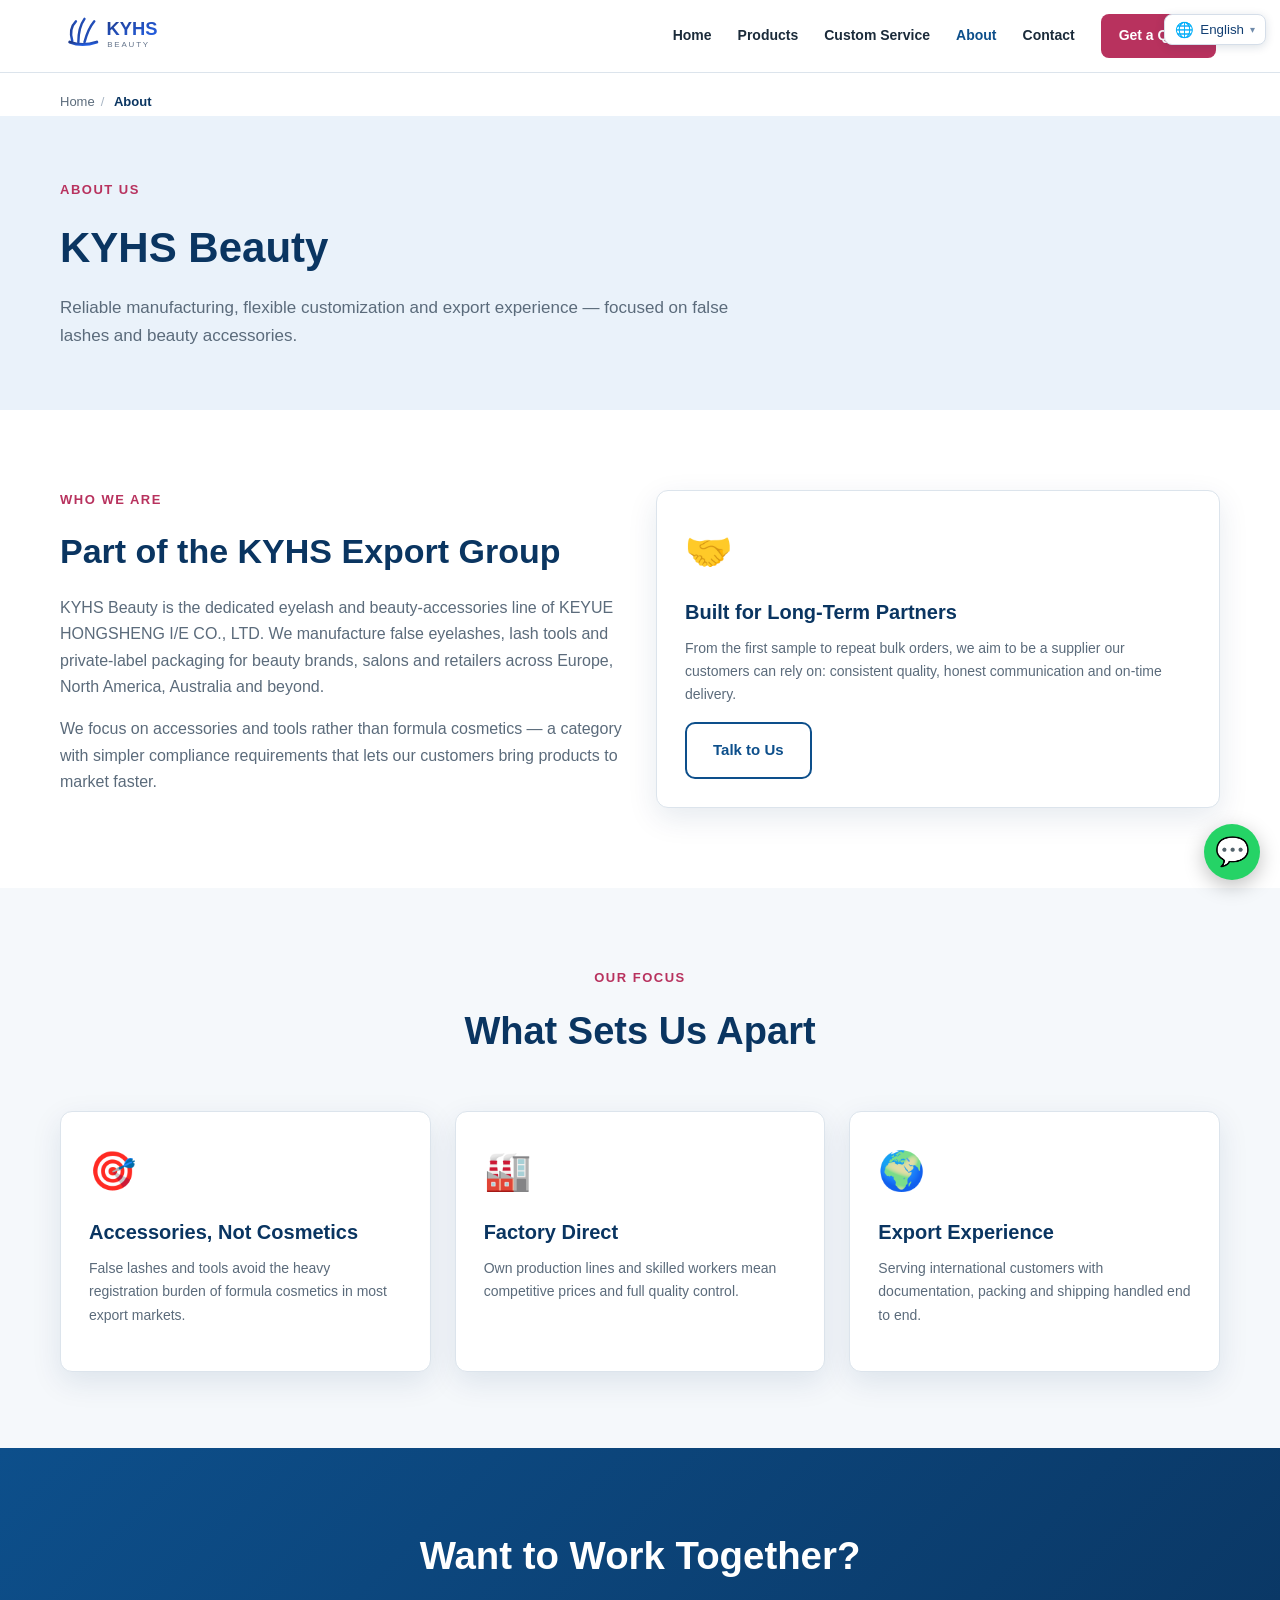
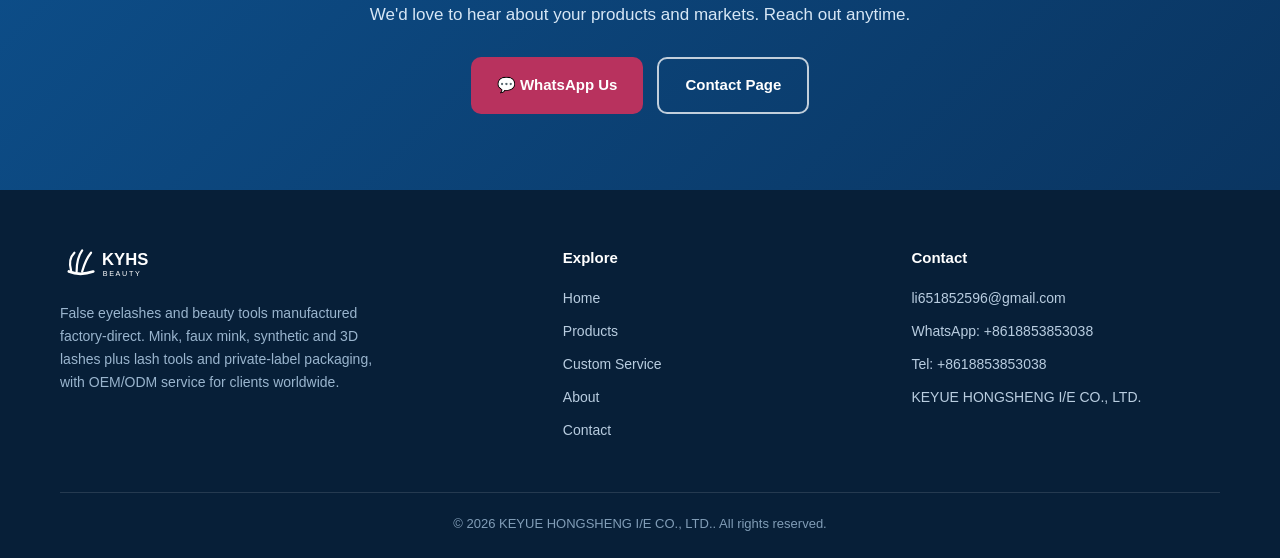
==== about/index.html @ fd2e0a75 "Deploy KYHS beauty site (Astro, full SEO + i18n)" ====
<!DOCTYPE html><html lang="en"> <head><meta charset="UTF-8"><meta name="viewport" content="width=device-width, initial-scale=1"><title>About KYHS Beauty | False Eyelash &amp; Beauty Tool Manufacturer</title><meta name="description" content="Learn about KYHS Beauty — a factory-direct manufacturer of false eyelashes, lash tools and private-label beauty accessories, serving brands and salons worldwide."><meta name="keywords" content="false eyelashes, faux lashes, mink lashes, 3D lashes, eyelash extensions, lash tools, beauty tools, lash tweezers, OEM ODM lashes, private label eyelashes, eyelash manufacturer China, KYHS"><meta name="robots" content="index, follow, max-image-preview:large, max-snippet:-1"><link rel="canonical" href="https://beauty.kyhsexport.com/about/"><link rel="icon" type="image/svg+xml" href="/favicon.svg"><meta property="og:type" content="website"><meta property="og:title" content="About KYHS Beauty | False Eyelash &#38; Beauty Tool Manufacturer"><meta property="og:description" content="Learn about KYHS Beauty — a factory-direct manufacturer of false eyelashes, lash tools and private-label beauty accessories, serving brands and salons worldwide."><meta property="og:url" content="https://beauty.kyhsexport.com/about/"><meta property="og:image" content="https://beauty.kyhsexport.com/og-image.svg"><meta property="og:image:width" content="1200"><meta property="og:image:height" content="630"><meta property="og:image:alt" content="About KYHS Beauty | False Eyelash &#38; Beauty Tool Manufacturer"><meta property="og:site_name" content="KYHS Beauty"><meta property="og:locale" content="en_US"><meta name="twitter:card" content="summary_large_image"><meta name="twitter:title" content="About KYHS Beauty | False Eyelash &#38; Beauty Tool Manufacturer"><meta name="twitter:description" content="Learn about KYHS Beauty — a factory-direct manufacturer of false eyelashes, lash tools and private-label beauty accessories, serving brands and salons worldwide."><meta name="twitter:image" content="https://beauty.kyhsexport.com/og-image.svg"><script type="application/ld+json">{"@context":"https://schema.org","@graph":[{"@type":"Organization","@id":"https://beauty.kyhsexport.com/#organization","name":"KEYUE HONGSHENG I/E CO., LTD.","alternateName":"KYHS Beauty","url":"https://beauty.kyhsexport.com","logo":{"@type":"ImageObject","@id":"https://beauty.kyhsexport.com/#logo","url":"https://beauty.kyhsexport.com/logo.svg"},"email":"li651852596@gmail.com","telephone":"+8618853853038","address":{"@type":"PostalAddress","addressCountry":"CN"}},{"@type":"WebSite","@id":"https://beauty.kyhsexport.com/#website","name":"KYHS Beauty","url":"https://beauty.kyhsexport.com","description":"KYHS manufactures false eyelashes, lash tools and beauty accessories: mink, faux mink, synthetic and 3D lashes, plus tweezers, brushes and packaging. Factory-direct OEM/ODM from China, low MOQ, worldwide shipping.","inLanguage":"en","publisher":{"@id":"https://beauty.kyhsexport.com/#organization"}},{"@type":"WebPage","@id":"https://beauty.kyhsexport.com/about/#webpage","url":"https://beauty.kyhsexport.com/about/","name":"About KYHS Beauty | False Eyelash & Beauty Tool Manufacturer","description":"Learn about KYHS Beauty — a factory-direct manufacturer of false eyelashes, lash tools and private-label beauty accessories, serving brands and salons worldwide.","inLanguage":"en","isPartOf":{"@id":"https://beauty.kyhsexport.com/#website"},"about":{"@id":"https://beauty.kyhsexport.com/#organization"},"primaryImageOfPage":{"@type":"ImageObject","url":"https://beauty.kyhsexport.com/og-image.svg"}},{"@type":"BreadcrumbList","@id":"https://beauty.kyhsexport.com/#breadcrumb","itemListElement":[{"@type":"ListItem","position":1,"name":"About","item":"https://beauty.kyhsexport.com/about/"}]}]}</script><link rel="stylesheet" href="/_astro/about.BQBx4nyv.css"></head> <body> <header class="site-header"> <div class="container nav-inner"> <a href="/" class="logo" aria-label="KYHS Beauty home"> <img src="/logo.svg" alt="KYHS Beauty" width="240" height="72"> </a> <nav class="nav-links" id="navLinks"> <a href="/" class>Home</a><a href="/products/" class>Products</a><a href="/custom/" class>Custom Service</a><a href="/about/" class="active">About</a><a href="/contact/" class>Contact</a> <a href="https://wa.me/18853853038" class="nav-cta" target="_blank" rel="noopener">Get a Quote</a> </nav> <button class="menu-toggle" id="menuToggle" aria-label="Menu">☰</button> </div> </header> <nav class="container breadcrumbs" aria-label="Breadcrumb"> <a href="/">Home</a> <span> <span class="crumb-sep" aria-hidden="true">/</span> <span aria-current="page">About</span> </span> </nav> <main>  <section class="page-hero"> <div class="container"> <span class="eyebrow">About Us</span> <h1>KYHS Beauty</h1> <p>Reliable manufacturing, flexible customization and export experience — focused on false lashes and beauty accessories.</p> </div> </section> <section> <div class="container grid-2"> <div> <span class="eyebrow">Who We Are</span> <h2 style="color:var(--navy);font-size:clamp(24px,3vw,34px);margin:0 0 16px">Part of the KYHS Export Group</h2> <p style="color:var(--muted)">KYHS Beauty is the dedicated eyelash and beauty-accessories line of KEYUE HONGSHENG I/E CO., LTD. We manufacture false eyelashes, lash tools and private-label packaging for beauty brands, salons and retailers across Europe, North America, Australia and beyond.</p> <p style="color:var(--muted)">We focus on accessories and tools rather than formula cosmetics — a category with simpler compliance requirements that lets our customers bring products to market faster.</p> </div> <div class="card"> <div class="icon">🤝</div> <h3>Built for Long-Term Partners</h3> <p>From the first sample to repeat bulk orders, we aim to be a supplier our customers can rely on: consistent quality, honest communication and on-time delivery.</p> <a href="https://wa.me/18853853038" class="btn btn-outline" target="_blank" rel="noopener">Talk to Us</a> </div> </div> </section> <section class="section-soft"> <div class="container"> <div class="section-head"> <span class="eyebrow">Our Focus</span> <h2>What Sets Us Apart</h2> </div> <div class="grid-3"> <div class="card"><div class="icon">🎯</div><h3>Accessories, Not Cosmetics</h3><p>False lashes and tools avoid the heavy registration burden of formula cosmetics in most export markets.</p></div> <div class="card"><div class="icon">🏭</div><h3>Factory Direct</h3><p>Own production lines and skilled workers mean competitive prices and full quality control.</p></div> <div class="card"><div class="icon">🌍</div><h3>Export Experience</h3><p>Serving international customers with documentation, packing and shipping handled end to end.</p></div> </div> </div> </section> <section class="cta"> <div class="container"> <h2>Want to Work Together?</h2> <p>We'd love to hear about your products and markets. Reach out anytime.</p> <div class="cta-actions"> <a href="https://wa.me/18853853038" class="btn btn-primary" target="_blank" rel="noopener">💬 WhatsApp Us</a> <a href="/contact/" class="btn btn-ghost">Contact Page</a> </div> </div> </section>  </main> <a href="https://wa.me/18853853038" class="float-wa" target="_blank" rel="noopener" aria-label="Chat on WhatsApp">💬</a> <footer class="site-footer"> <div class="container"> <div class="footer-grid"> <div class="footer-brand"> <div class="logo"><img src="/logo.svg" alt="KYHS Beauty" width="240" height="72"></div> <p>False eyelashes and beauty tools manufactured factory-direct. Mink, faux mink, synthetic and 3D lashes plus lash tools and private-label packaging, with OEM/ODM service for clients worldwide.</p> </div> <div class="footer-col"> <h4>Explore</h4> <a href="/">Home</a><a href="/products/">Products</a><a href="/custom/">Custom Service</a><a href="/about/">About</a><a href="/contact/">Contact</a> </div> <div class="footer-col"> <h4>Contact</h4> <a href="mailto:li651852596@gmail.com">li651852596@gmail.com</a> <a href="https://wa.me/18853853038" target="_blank" rel="noopener">WhatsApp: +8618853853038</a> <span>Tel: +8618853853038</span> <span>KEYUE HONGSHENG I/E CO., LTD.</span> </div> </div> <div class="footer-bottom">
© 2026 KEYUE HONGSHENG I/E CO., LTD.. All rights reserved.
</div> </div> </footer> <script>
      const toggle = document.getElementById('menuToggle');
      const links = document.getElementById('navLinks');
      toggle?.addEventListener('click', () => links?.classList.toggle('open'));
    </script> <!-- KYHS i18n: auto translate (all languages + searchable switcher) --> <script src="/js/translate.js"></script> <script src="/js/kyhs-translate-init.js"></script> <!-- KYHS analytics: admin-only stats --> <script src="/js/kyhs-analytics.js"></script> </body> </html>
---- _astro/about.BQBx4nyv.css ----
:root{--navy: #0a3561;--blue: #0d4f8b;--blue-light: #eaf2fa;--accent: #b8325e;--ink: #1b2b3a;--muted: #5b6b7b;--line: #dce4ec;--bg: #ffffff;--bg-soft: #f5f8fb;--radius: 12px;--shadow: 0 10px 30px rgba(10, 53, 97, .1)}*{box-sizing:border-box}html{scroll-behavior:smooth}body{margin:0;font-family:-apple-system,BlinkMacSystemFont,Segoe UI,Roboto,Helvetica,Arial,sans-serif;color:var(--ink);background:var(--bg);line-height:1.65;-webkit-font-smoothing:antialiased}a{color:inherit;text-decoration:none}img{max-width:100%;display:block}.container{width:min(1160px,92%);margin-inline:auto}.site-header{position:sticky;top:0;z-index:1000;background:#fffffff5;border-bottom:1px solid var(--line);backdrop-filter:blur(8px)}.nav-inner{display:flex;align-items:center;justify-content:space-between;gap:18px;min-height:72px}.logo{display:flex;align-items:center;gap:10px}.logo img{height:44px;width:auto}.nav-links{display:flex;align-items:center;gap:26px}.nav-links a{font-size:14px;font-weight:600;color:var(--ink)}.nav-links a:hover,.nav-links a.active{color:var(--blue)}.nav-cta,.btn-whatsapp{background:var(--accent);color:#fff!important;padding:10px 18px;border-radius:8px;font-weight:600;display:inline-flex;align-items:center;gap:8px}.nav-cta:hover,.btn-whatsapp:hover{background:#98284e}.menu-toggle{display:none;background:none;border:0;font-size:26px;cursor:pointer;color:var(--navy)}.btn{display:inline-flex;align-items:center;justify-content:center;gap:8px;padding:14px 26px;border-radius:10px;font-weight:700;font-size:15px;transition:transform .15s ease,background .15s ease}.btn:hover{transform:translateY(-2px)}.btn-primary{background:var(--accent);color:#fff}.btn-primary:hover{background:#98284e}.btn-ghost{background:transparent;color:#fff;border:2px solid rgba(255,255,255,.75)}.btn-ghost:hover{background:#ffffff1f}.btn-outline{background:#fff;color:var(--blue);border:2px solid var(--blue)}.btn-outline:hover{background:var(--blue-light)}.hero{color:#fff;background:linear-gradient(135deg,#0a3561,#0d4f8b);padding:88px 0 96px;position:relative;overflow:hidden}.hero:after{content:"";position:absolute;right:-120px;top:-120px;width:460px;height:460px;border-radius:50%;background:#ffffff0d}.hero-grid{display:grid;grid-template-columns:1.1fr .9fr;gap:56px;align-items:center;position:relative;z-index:1}.hero h1{font-size:clamp(30px,4.2vw,52px);line-height:1.15;margin:0 0 20px;font-weight:800;letter-spacing:-.5px}.hero h1 .hl{color:#ffc4d8}.hero p.lead{font-size:18px;color:#d6e6f5;max-width:620px;margin:0 0 30px}.hero-actions{display:flex;flex-wrap:wrap;gap:14px}.hero-badges{display:flex;flex-wrap:wrap;gap:18px;margin-top:34px;font-size:13px;color:#bcd6f0}.hero-badges span{display:inline-flex;align-items:center;gap:6px}.hero-art{background:#ffffff14;border:1px solid rgba(255,255,255,.18);border-radius:20px;padding:26px;display:grid;grid-template-columns:repeat(2,1fr);gap:16px}.lash-tile{background:#fff;border-radius:14px;padding:18px 14px;text-align:center;box-shadow:0 8px 18px #0000002e;transform:rotate(-3deg)}.lash-tile:nth-child(2n){transform:rotate(3deg)}.lash-tile .face{height:96px;border-radius:10px;display:flex;align-items:center;justify-content:center;font-size:44px;margin-bottom:10px;background:linear-gradient(135deg,#ffe4ee,#f8c9da)}.lash-tile small{color:var(--muted);font-size:12px;font-weight:600}section{padding:76px 0}.section-soft{background:var(--bg-soft)}.section-head{text-align:center;max-width:720px;margin:0 auto 48px}.section-head h2{font-size:clamp(26px,3vw,38px);margin:0 0 14px;color:var(--navy)}.section-head p{color:var(--muted);font-size:17px;margin:0}.eyebrow{display:inline-block;font-size:13px;font-weight:700;letter-spacing:1.5px;color:var(--accent);text-transform:uppercase;margin-bottom:12px}.grid-3{display:grid;grid-template-columns:repeat(3,1fr);gap:24px}.grid-2{display:grid;grid-template-columns:repeat(2,1fr);gap:32px;align-items:center}.card{background:#fff;border:1px solid var(--line);border-radius:var(--radius);padding:28px;box-shadow:var(--shadow);transition:transform .2s ease,box-shadow .2s ease}.card:hover{transform:translateY(-4px);box-shadow:0 16px 40px #0a356124}.card .icon{font-size:38px;margin-bottom:14px}.card h3{margin:0 0 8px;font-size:20px;color:var(--navy)}.card .tagline{color:var(--blue);font-weight:600;font-size:14px;margin:0 0 12px}.card p{color:var(--muted);font-size:14px;margin:0 0 16px}.card ul{margin:0;padding-left:18px;color:var(--muted);font-size:14px}.card li{margin-bottom:6px}.product-card{overflow:hidden;padding:0;display:flex;flex-direction:column}.product-art{height:168px;display:flex;align-items:center;justify-content:center;font-size:76px;color:#fff}.product-body{padding:24px;flex:1;display:flex;flex-direction:column}.product-body .btn{margin-top:auto;align-self:flex-start}.steps{counter-reset:step;display:grid;grid-template-columns:repeat(4,1fr);gap:20px}.step{text-align:center;padding:26px 18px;border-radius:var(--radius);background:#fff;border:1px solid var(--line)}.step .num{width:52px;height:52px;margin:0 auto 16px;border-radius:50%;background:var(--blue-light);color:var(--blue);display:flex;align-items:center;justify-content:center;font-weight:800;font-size:18px}.step h3{margin:0 0 8px;font-size:17px;color:var(--navy)}.step p{margin:0;color:var(--muted);font-size:14px}.strip{background:var(--navy);color:#fff}.strip-grid{display:grid;grid-template-columns:repeat(4,1fr);gap:24px;text-align:center}.strip .num{font-size:34px;font-weight:800;color:#ffc4d8}.strip .label{font-size:14px;color:#cfe0f0}.cta{background:linear-gradient(135deg,#0d4f8b,#0a3561);color:#fff;text-align:center}.cta h2{font-size:clamp(26px,3vw,40px);margin:0 0 14px}.cta p{font-size:17px;color:#d6e6f5;margin:0 0 28px}.cta-actions{display:flex;flex-wrap:wrap;gap:14px;justify-content:center}.page-hero{background:var(--blue-light);padding:60px 0}.page-hero h1{font-size:clamp(28px,3.4vw,42px);color:var(--navy);margin:0 0 12px}.page-hero p{color:var(--muted);font-size:17px;margin:0;max-width:720px}.contact-grid{display:grid;grid-template-columns:1fr 1fr;gap:40px}.contact-list{list-style:none;padding:0;margin:0}.contact-list li{padding:14px 0;border-bottom:1px solid var(--line);display:flex;gap:12px;align-items:center}.contact-list .k{color:var(--muted);min-width:92px;font-size:14px}.form-row{display:grid;grid-template-columns:1fr 1fr;gap:14px}label{display:block;font-size:13px;font-weight:600;color:var(--ink);margin-bottom:6px}input,textarea,select{width:100%;padding:12px 14px;border:1px solid var(--line);border-radius:8px;font-size:15px;font-family:inherit;background:#fff;color:var(--ink)}textarea{min-height:130px;resize:vertical}.field{margin-bottom:16px}.site-footer{background:#071f38;color:#b9cde0;padding:56px 0 24px}.footer-grid{display:grid;grid-template-columns:1.5fr 1fr 1fr;gap:40px}.footer-brand .logo img{filter:brightness(0) invert(1);height:40px}.footer-brand p{font-size:14px;margin:16px 0 0;color:#9ab5ce;max-width:340px}.footer-col h4{color:#fff;font-size:15px;margin:0 0 16px}.footer-col a,.footer-col span{display:block;font-size:14px;margin-bottom:10px}.footer-col a:hover{color:#fff}.footer-bottom{border-top:1px solid rgba(255,255,255,.12);margin-top:40px;padding-top:20px;text-align:center;font-size:13px;color:#819db7}.float-wa{position:fixed;right:20px;bottom:20px;z-index:900;background:#25d366;color:#fff;border-radius:50%;width:56px;height:56px;display:flex;align-items:center;justify-content:center;font-size:28px;box-shadow:0 6px 20px #00000040}.float-wa:hover{background:#1ebe5a}.site-header .nav-inner{padding-right:4px}@media(max-width:900px){.hero-grid,.grid-2,.contact-grid{grid-template-columns:1fr}.grid-3,.steps,.strip-grid{grid-template-columns:repeat(2,1fr)}.footer-grid{grid-template-columns:1fr 1fr}}@media(max-width:640px){.nav-links{display:none;position:absolute;top:72px;left:0;right:0;background:#fff;flex-direction:column;align-items:stretch;gap:0;padding:12px 6%;border-bottom:1px solid var(--line)}.nav-links.open{display:flex}.nav-links a{padding:12px 0;border-bottom:1px solid var(--line)}.nav-cta{margin-top:10px;justify-content:center}.menu-toggle{display:block}.grid-3,.steps,.strip-grid,.footer-grid,.form-row{grid-template-columns:1fr}.hero{padding:60px 0}section{padding:56px 0}}.breadcrumbs{display:flex;flex-wrap:wrap;align-items:center;gap:6px;padding-top:18px;padding-bottom:4px;font-size:13px;color:var(--muted)}.breadcrumbs a:hover{color:var(--blue)}.breadcrumbs .crumb-sep{color:#a9b6c4;margin-right:6px}.breadcrumbs [aria-current=page]{color:var(--navy);font-weight:600}.faq-list{display:grid;gap:12px}.faq-item{background:#fff;border:1px solid var(--line);border-radius:var(--radius);padding:18px 22px}.faq-item summary{cursor:pointer;font-weight:700;color:var(--navy);font-size:16px;list-style:none}.faq-item summary::-webkit-details-marker{display:none}.faq-item summary:after{content:"+";float:right;color:var(--accent);font-size:20px;line-height:1}.faq-item[open] summary:after{content:"−"}.faq-item p{color:var(--muted);font-size:15px;margin:14px 0 0}
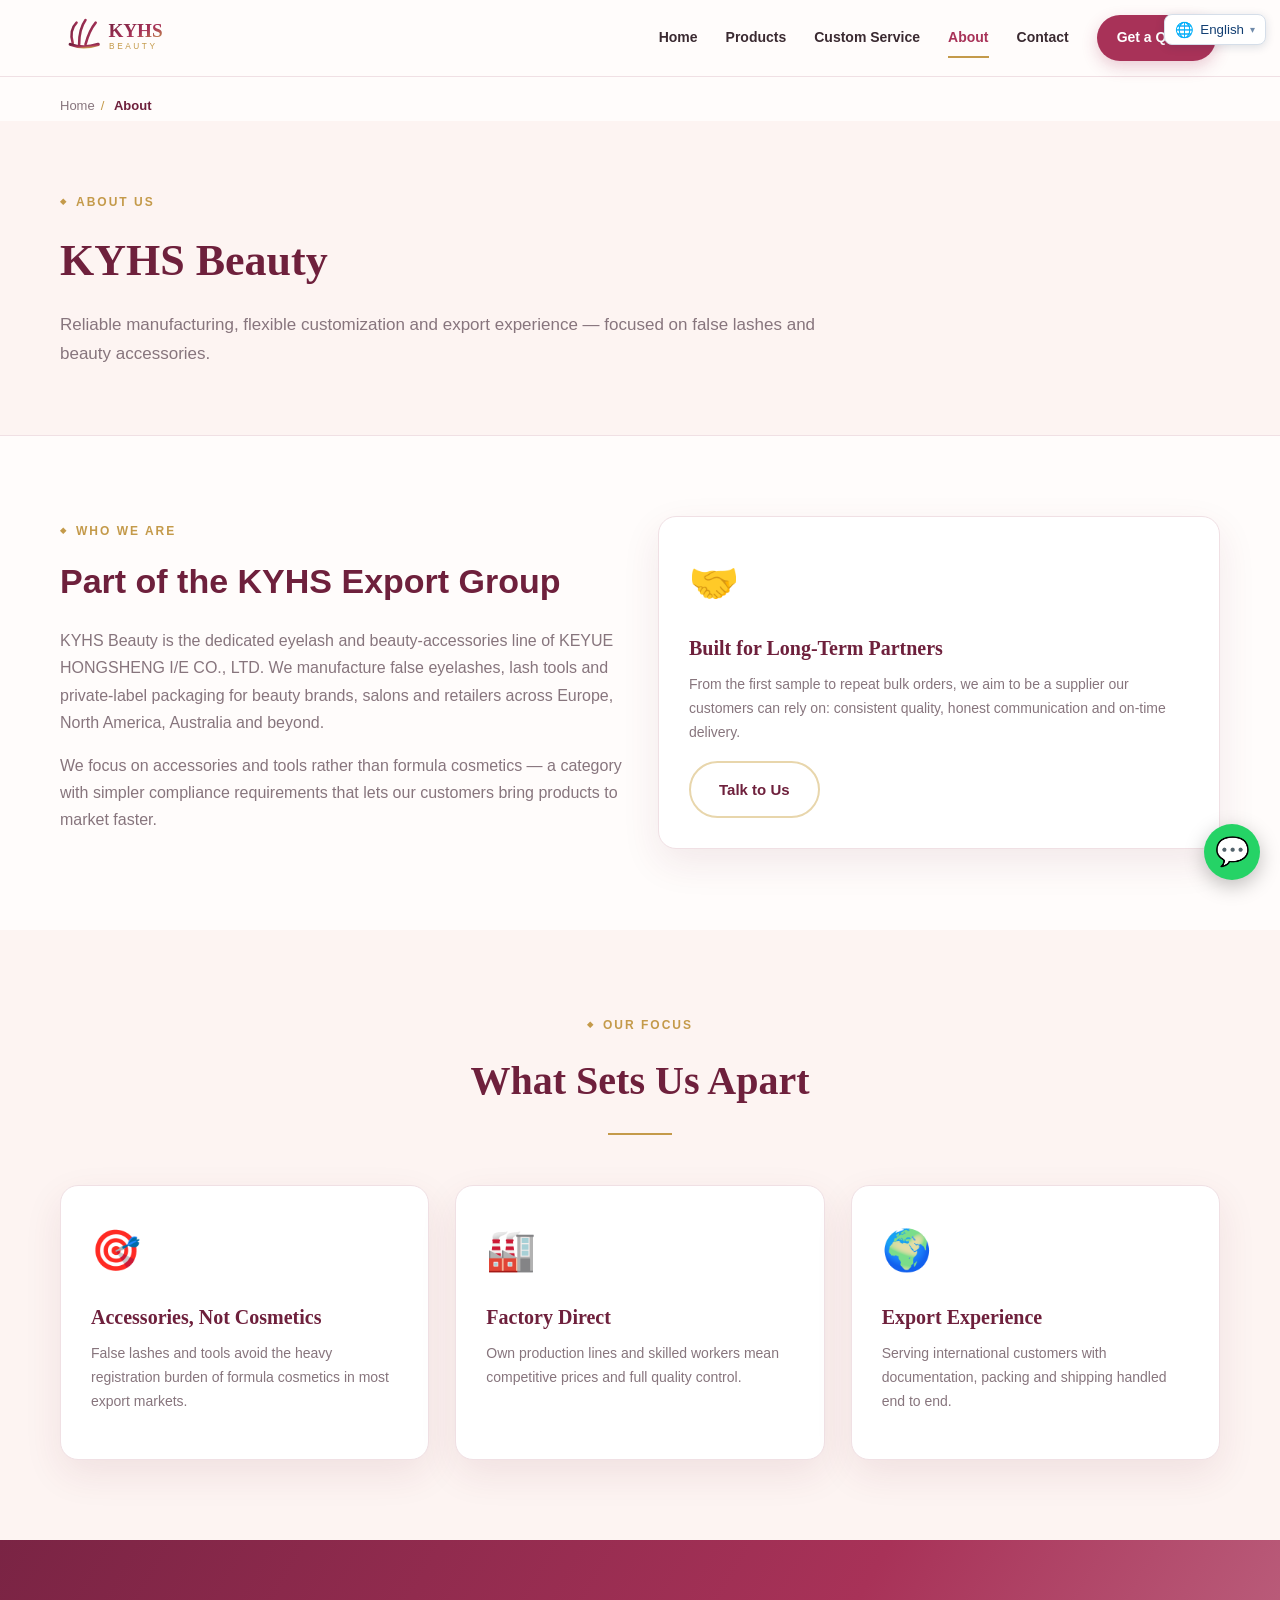
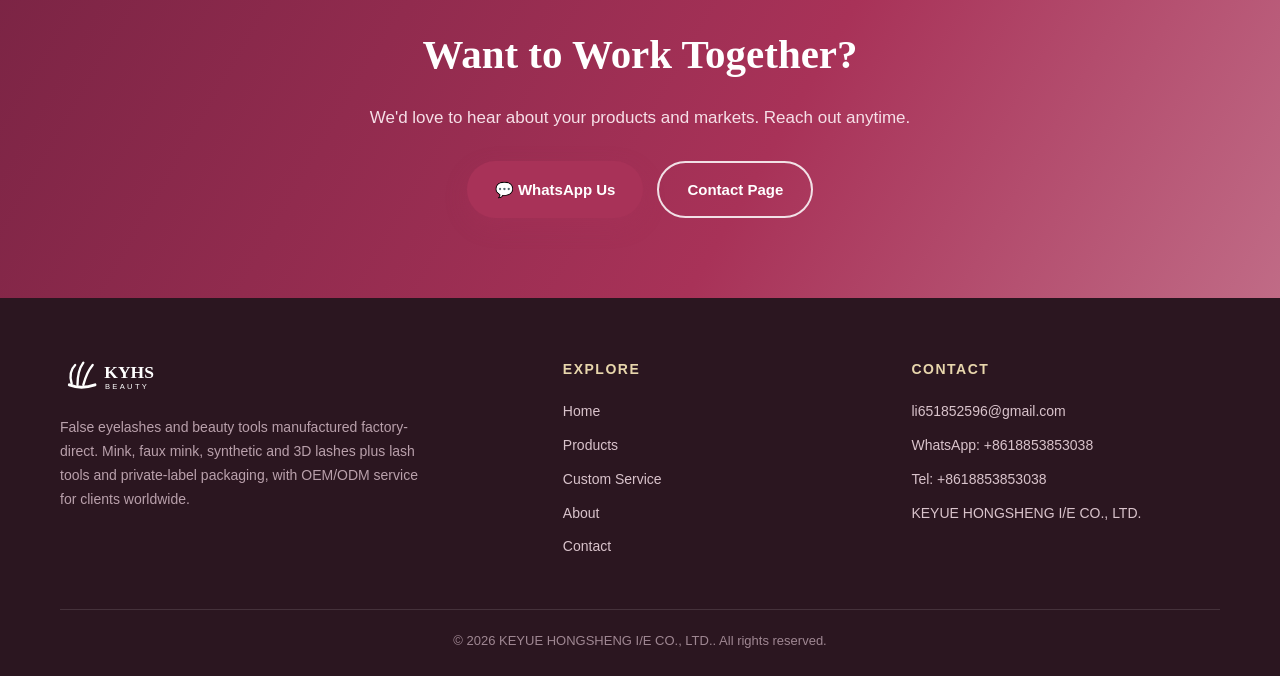
==== commit 07d68a11: "Redesign beauty site with distinct rose-gold editorial visual identity" ====
--- a/about/index.html
+++ b/about/index.html
@@ -1,4 +1,4 @@
-<!DOCTYPE html><html lang="en"> <head><meta charset="UTF-8"><meta name="viewport" content="width=device-width, initial-scale=1"><title>About KYHS Beauty | False Eyelash &amp; Beauty Tool Manufacturer</title><meta name="description" content="Learn about KYHS Beauty — a factory-direct manufacturer of false eyelashes, lash tools and private-label beauty accessories, serving brands and salons worldwide."><meta name="keywords" content="false eyelashes, faux lashes, mink lashes, 3D lashes, eyelash extensions, lash tools, beauty tools, lash tweezers, OEM ODM lashes, private label eyelashes, eyelash manufacturer China, KYHS"><meta name="robots" content="index, follow, max-image-preview:large, max-snippet:-1"><link rel="canonical" href="https://beauty.kyhsexport.com/about/"><link rel="icon" type="image/svg+xml" href="/favicon.svg"><meta property="og:type" content="website"><meta property="og:title" content="About KYHS Beauty | False Eyelash &#38; Beauty Tool Manufacturer"><meta property="og:description" content="Learn about KYHS Beauty — a factory-direct manufacturer of false eyelashes, lash tools and private-label beauty accessories, serving brands and salons worldwide."><meta property="og:url" content="https://beauty.kyhsexport.com/about/"><meta property="og:image" content="https://beauty.kyhsexport.com/og-image.svg"><meta property="og:image:width" content="1200"><meta property="og:image:height" content="630"><meta property="og:image:alt" content="About KYHS Beauty | False Eyelash &#38; Beauty Tool Manufacturer"><meta property="og:site_name" content="KYHS Beauty"><meta property="og:locale" content="en_US"><meta name="twitter:card" content="summary_large_image"><meta name="twitter:title" content="About KYHS Beauty | False Eyelash &#38; Beauty Tool Manufacturer"><meta name="twitter:description" content="Learn about KYHS Beauty — a factory-direct manufacturer of false eyelashes, lash tools and private-label beauty accessories, serving brands and salons worldwide."><meta name="twitter:image" content="https://beauty.kyhsexport.com/og-image.svg"><script type="application/ld+json">{"@context":"https://schema.org","@graph":[{"@type":"Organization","@id":"https://beauty.kyhsexport.com/#organization","name":"KEYUE HONGSHENG I/E CO., LTD.","alternateName":"KYHS Beauty","url":"https://beauty.kyhsexport.com","logo":{"@type":"ImageObject","@id":"https://beauty.kyhsexport.com/#logo","url":"https://beauty.kyhsexport.com/logo.svg"},"email":"li651852596@gmail.com","telephone":"+8618853853038","address":{"@type":"PostalAddress","addressCountry":"CN"}},{"@type":"WebSite","@id":"https://beauty.kyhsexport.com/#website","name":"KYHS Beauty","url":"https://beauty.kyhsexport.com","description":"KYHS manufactures false eyelashes, lash tools and beauty accessories: mink, faux mink, synthetic and 3D lashes, plus tweezers, brushes and packaging. Factory-direct OEM/ODM from China, low MOQ, worldwide shipping.","inLanguage":"en","publisher":{"@id":"https://beauty.kyhsexport.com/#organization"}},{"@type":"WebPage","@id":"https://beauty.kyhsexport.com/about/#webpage","url":"https://beauty.kyhsexport.com/about/","name":"About KYHS Beauty | False Eyelash & Beauty Tool Manufacturer","description":"Learn about KYHS Beauty — a factory-direct manufacturer of false eyelashes, lash tools and private-label beauty accessories, serving brands and salons worldwide.","inLanguage":"en","isPartOf":{"@id":"https://beauty.kyhsexport.com/#website"},"about":{"@id":"https://beauty.kyhsexport.com/#organization"},"primaryImageOfPage":{"@type":"ImageObject","url":"https://beauty.kyhsexport.com/og-image.svg"}},{"@type":"BreadcrumbList","@id":"https://beauty.kyhsexport.com/#breadcrumb","itemListElement":[{"@type":"ListItem","position":1,"name":"About","item":"https://beauty.kyhsexport.com/about/"}]}]}</script><link rel="stylesheet" href="/_astro/about.BQBx4nyv.css"></head> <body> <header class="site-header"> <div class="container nav-inner"> <a href="/" class="logo" aria-label="KYHS Beauty home"> <img src="/logo.svg" alt="KYHS Beauty" width="240" height="72"> </a> <nav class="nav-links" id="navLinks"> <a href="/" class>Home</a><a href="/products/" class>Products</a><a href="/custom/" class>Custom Service</a><a href="/about/" class="active">About</a><a href="/contact/" class>Contact</a> <a href="https://wa.me/18853853038" class="nav-cta" target="_blank" rel="noopener">Get a Quote</a> </nav> <button class="menu-toggle" id="menuToggle" aria-label="Menu">☰</button> </div> </header> <nav class="container breadcrumbs" aria-label="Breadcrumb"> <a href="/">Home</a> <span> <span class="crumb-sep" aria-hidden="true">/</span> <span aria-current="page">About</span> </span> </nav> <main>  <section class="page-hero"> <div class="container"> <span class="eyebrow">About Us</span> <h1>KYHS Beauty</h1> <p>Reliable manufacturing, flexible customization and export experience — focused on false lashes and beauty accessories.</p> </div> </section> <section> <div class="container grid-2"> <div> <span class="eyebrow">Who We Are</span> <h2 style="color:var(--navy);font-size:clamp(24px,3vw,34px);margin:0 0 16px">Part of the KYHS Export Group</h2> <p style="color:var(--muted)">KYHS Beauty is the dedicated eyelash and beauty-accessories line of KEYUE HONGSHENG I/E CO., LTD. We manufacture false eyelashes, lash tools and private-label packaging for beauty brands, salons and retailers across Europe, North America, Australia and beyond.</p> <p style="color:var(--muted)">We focus on accessories and tools rather than formula cosmetics — a category with simpler compliance requirements that lets our customers bring products to market faster.</p> </div> <div class="card"> <div class="icon">🤝</div> <h3>Built for Long-Term Partners</h3> <p>From the first sample to repeat bulk orders, we aim to be a supplier our customers can rely on: consistent quality, honest communication and on-time delivery.</p> <a href="https://wa.me/18853853038" class="btn btn-outline" target="_blank" rel="noopener">Talk to Us</a> </div> </div> </section> <section class="section-soft"> <div class="container"> <div class="section-head"> <span class="eyebrow">Our Focus</span> <h2>What Sets Us Apart</h2> </div> <div class="grid-3"> <div class="card"><div class="icon">🎯</div><h3>Accessories, Not Cosmetics</h3><p>False lashes and tools avoid the heavy registration burden of formula cosmetics in most export markets.</p></div> <div class="card"><div class="icon">🏭</div><h3>Factory Direct</h3><p>Own production lines and skilled workers mean competitive prices and full quality control.</p></div> <div class="card"><div class="icon">🌍</div><h3>Export Experience</h3><p>Serving international customers with documentation, packing and shipping handled end to end.</p></div> </div> </div> </section> <section class="cta"> <div class="container"> <h2>Want to Work Together?</h2> <p>We'd love to hear about your products and markets. Reach out anytime.</p> <div class="cta-actions"> <a href="https://wa.me/18853853038" class="btn btn-primary" target="_blank" rel="noopener">💬 WhatsApp Us</a> <a href="/contact/" class="btn btn-ghost">Contact Page</a> </div> </div> </section>  </main> <a href="https://wa.me/18853853038" class="float-wa" target="_blank" rel="noopener" aria-label="Chat on WhatsApp">💬</a> <footer class="site-footer"> <div class="container"> <div class="footer-grid"> <div class="footer-brand"> <div class="logo"><img src="/logo.svg" alt="KYHS Beauty" width="240" height="72"></div> <p>False eyelashes and beauty tools manufactured factory-direct. Mink, faux mink, synthetic and 3D lashes plus lash tools and private-label packaging, with OEM/ODM service for clients worldwide.</p> </div> <div class="footer-col"> <h4>Explore</h4> <a href="/">Home</a><a href="/products/">Products</a><a href="/custom/">Custom Service</a><a href="/about/">About</a><a href="/contact/">Contact</a> </div> <div class="footer-col"> <h4>Contact</h4> <a href="mailto:li651852596@gmail.com">li651852596@gmail.com</a> <a href="https://wa.me/18853853038" target="_blank" rel="noopener">WhatsApp: +8618853853038</a> <span>Tel: +8618853853038</span> <span>KEYUE HONGSHENG I/E CO., LTD.</span> </div> </div> <div class="footer-bottom">
+<!DOCTYPE html><html lang="en"> <head><meta charset="UTF-8"><meta name="viewport" content="width=device-width, initial-scale=1"><title>About KYHS Beauty | False Eyelash &amp; Beauty Tool Manufacturer</title><meta name="description" content="Learn about KYHS Beauty — a factory-direct manufacturer of false eyelashes, lash tools and private-label beauty accessories, serving brands and salons worldwide."><meta name="keywords" content="false eyelashes, faux lashes, mink lashes, 3D lashes, eyelash extensions, lash tools, beauty tools, lash tweezers, OEM ODM lashes, private label eyelashes, eyelash manufacturer China, KYHS"><meta name="robots" content="index, follow, max-image-preview:large, max-snippet:-1"><link rel="canonical" href="https://beauty.kyhsexport.com/about/"><link rel="icon" type="image/svg+xml" href="/favicon.svg"><meta property="og:type" content="website"><meta property="og:title" content="About KYHS Beauty | False Eyelash &#38; Beauty Tool Manufacturer"><meta property="og:description" content="Learn about KYHS Beauty — a factory-direct manufacturer of false eyelashes, lash tools and private-label beauty accessories, serving brands and salons worldwide."><meta property="og:url" content="https://beauty.kyhsexport.com/about/"><meta property="og:image" content="https://beauty.kyhsexport.com/og-image.svg"><meta property="og:image:width" content="1200"><meta property="og:image:height" content="630"><meta property="og:image:alt" content="About KYHS Beauty | False Eyelash &#38; Beauty Tool Manufacturer"><meta property="og:site_name" content="KYHS Beauty"><meta property="og:locale" content="en_US"><meta name="twitter:card" content="summary_large_image"><meta name="twitter:title" content="About KYHS Beauty | False Eyelash &#38; Beauty Tool Manufacturer"><meta name="twitter:description" content="Learn about KYHS Beauty — a factory-direct manufacturer of false eyelashes, lash tools and private-label beauty accessories, serving brands and salons worldwide."><meta name="twitter:image" content="https://beauty.kyhsexport.com/og-image.svg"><script type="application/ld+json">{"@context":"https://schema.org","@graph":[{"@type":"Organization","@id":"https://beauty.kyhsexport.com/#organization","name":"KEYUE HONGSHENG I/E CO., LTD.","alternateName":"KYHS Beauty","url":"https://beauty.kyhsexport.com","logo":{"@type":"ImageObject","@id":"https://beauty.kyhsexport.com/#logo","url":"https://beauty.kyhsexport.com/logo.svg"},"email":"li651852596@gmail.com","telephone":"+8618853853038","address":{"@type":"PostalAddress","addressCountry":"CN"}},{"@type":"WebSite","@id":"https://beauty.kyhsexport.com/#website","name":"KYHS Beauty","url":"https://beauty.kyhsexport.com","description":"KYHS manufactures false eyelashes, lash tools and beauty accessories: mink, faux mink, synthetic and 3D lashes, plus tweezers, brushes and packaging. Factory-direct OEM/ODM from China, low MOQ, worldwide shipping.","inLanguage":"en","publisher":{"@id":"https://beauty.kyhsexport.com/#organization"}},{"@type":"WebPage","@id":"https://beauty.kyhsexport.com/about/#webpage","url":"https://beauty.kyhsexport.com/about/","name":"About KYHS Beauty | False Eyelash & Beauty Tool Manufacturer","description":"Learn about KYHS Beauty — a factory-direct manufacturer of false eyelashes, lash tools and private-label beauty accessories, serving brands and salons worldwide.","inLanguage":"en","isPartOf":{"@id":"https://beauty.kyhsexport.com/#website"},"about":{"@id":"https://beauty.kyhsexport.com/#organization"},"primaryImageOfPage":{"@type":"ImageObject","url":"https://beauty.kyhsexport.com/og-image.svg"}},{"@type":"BreadcrumbList","@id":"https://beauty.kyhsexport.com/#breadcrumb","itemListElement":[{"@type":"ListItem","position":1,"name":"About","item":"https://beauty.kyhsexport.com/about/"}]}]}</script><link rel="stylesheet" href="/_astro/about.VslFpB-2.css"></head> <body> <header class="site-header"> <div class="container nav-inner"> <a href="/" class="logo" aria-label="KYHS Beauty home"> <img src="/logo.svg" alt="KYHS Beauty" width="240" height="72"> </a> <nav class="nav-links" id="navLinks"> <a href="/" class>Home</a><a href="/products/" class>Products</a><a href="/custom/" class>Custom Service</a><a href="/about/" class="active">About</a><a href="/contact/" class>Contact</a> <a href="https://wa.me/18853853038" class="nav-cta" target="_blank" rel="noopener">Get a Quote</a> </nav> <button class="menu-toggle" id="menuToggle" aria-label="Menu">☰</button> </div> </header> <nav class="container breadcrumbs" aria-label="Breadcrumb"> <a href="/">Home</a> <span> <span class="crumb-sep" aria-hidden="true">/</span> <span aria-current="page">About</span> </span> </nav> <main>  <section class="page-hero"> <div class="container"> <span class="eyebrow">About Us</span> <h1>KYHS Beauty</h1> <p>Reliable manufacturing, flexible customization and export experience — focused on false lashes and beauty accessories.</p> </div> </section> <section> <div class="container grid-2"> <div> <span class="eyebrow">Who We Are</span> <h2 style="color:var(--rose-deep);font-size:clamp(24px,3vw,34px);margin:0 0 16px">Part of the KYHS Export Group</h2> <p style="color:var(--muted)">KYHS Beauty is the dedicated eyelash and beauty-accessories line of KEYUE HONGSHENG I/E CO., LTD. We manufacture false eyelashes, lash tools and private-label packaging for beauty brands, salons and retailers across Europe, North America, Australia and beyond.</p> <p style="color:var(--muted)">We focus on accessories and tools rather than formula cosmetics — a category with simpler compliance requirements that lets our customers bring products to market faster.</p> </div> <div class="card"> <div class="icon">🤝</div> <h3>Built for Long-Term Partners</h3> <p>From the first sample to repeat bulk orders, we aim to be a supplier our customers can rely on: consistent quality, honest communication and on-time delivery.</p> <a href="https://wa.me/18853853038" class="btn btn-outline" target="_blank" rel="noopener">Talk to Us</a> </div> </div> </section> <section class="section-soft"> <div class="container"> <div class="section-head"> <span class="eyebrow">Our Focus</span> <h2>What Sets Us Apart</h2> </div> <div class="grid-3"> <div class="card"><div class="icon">🎯</div><h3>Accessories, Not Cosmetics</h3><p>False lashes and tools avoid the heavy registration burden of formula cosmetics in most export markets.</p></div> <div class="card"><div class="icon">🏭</div><h3>Factory Direct</h3><p>Own production lines and skilled workers mean competitive prices and full quality control.</p></div> <div class="card"><div class="icon">🌍</div><h3>Export Experience</h3><p>Serving international customers with documentation, packing and shipping handled end to end.</p></div> </div> </div> </section> <section class="cta"> <div class="container"> <h2>Want to Work Together?</h2> <p>We'd love to hear about your products and markets. Reach out anytime.</p> <div class="cta-actions"> <a href="https://wa.me/18853853038" class="btn btn-primary" target="_blank" rel="noopener">💬 WhatsApp Us</a> <a href="/contact/" class="btn btn-ghost">Contact Page</a> </div> </div> </section>  </main> <a href="https://wa.me/18853853038" class="float-wa" target="_blank" rel="noopener" aria-label="Chat on WhatsApp">💬</a> <footer class="site-footer"> <div class="container"> <div class="footer-grid"> <div class="footer-brand"> <div class="logo"><img src="/logo.svg" alt="KYHS Beauty" width="240" height="72"></div> <p>False eyelashes and beauty tools manufactured factory-direct. Mink, faux mink, synthetic and 3D lashes plus lash tools and private-label packaging, with OEM/ODM service for clients worldwide.</p> </div> <div class="footer-col"> <h4>Explore</h4> <a href="/">Home</a><a href="/products/">Products</a><a href="/custom/">Custom Service</a><a href="/about/">About</a><a href="/contact/">Contact</a> </div> <div class="footer-col"> <h4>Contact</h4> <a href="mailto:li651852596@gmail.com">li651852596@gmail.com</a> <a href="https://wa.me/18853853038" target="_blank" rel="noopener">WhatsApp: +8618853853038</a> <span>Tel: +8618853853038</span> <span>KEYUE HONGSHENG I/E CO., LTD.</span> </div> </div> <div class="footer-bottom">
 © 2026 KEYUE HONGSHENG I/E CO., LTD.. All rights reserved.
 </div> </div> </footer> <script>
       const toggle = document.getElementById('menuToggle');
--- a/_astro/about.VslFpB-2.css
+++ b/_astro/about.VslFpB-2.css
@@ -0,0 +1 @@
+:root{--rose-deep: #6e203c;--rose: #a83258;--rose-soft: #f7e6eb;--gold: #c49a4a;--gold-light: #e8d6ac;--cream: #fffcfb;--blush: #fdf4f2;--ink: #3a2a31;--muted: #87757d;--line: #f0e0e4;--radius: 18px;--shadow: 0 14px 38px rgba(110, 32, 60, .09);--font-display: Georgia, "Times New Roman", "Songti SC", "STSong", serif}*{box-sizing:border-box}html{scroll-behavior:smooth}body{margin:0;font-family:-apple-system,BlinkMacSystemFont,Segoe UI,Roboto,Helvetica,Arial,sans-serif;color:var(--ink);background:var(--cream);line-height:1.7;-webkit-font-smoothing:antialiased}a{color:inherit;text-decoration:none}img{max-width:100%;display:block}.container{width:min(1160px,92%);margin-inline:auto}.site-header{position:sticky;top:0;z-index:1000;background:#fffcfbf2;border-bottom:1px solid var(--line);backdrop-filter:blur(10px)}.nav-inner{display:flex;align-items:center;justify-content:space-between;gap:18px;min-height:76px}.logo{display:flex;align-items:center;gap:10px}.logo img{height:46px;width:auto}.nav-links{display:flex;align-items:center;gap:28px}.nav-links a{font-size:14px;font-weight:600;color:var(--ink);position:relative}.nav-links a:hover,.nav-links a.active{color:var(--rose)}.nav-links a.active:after{content:"";position:absolute;left:0;right:0;bottom:-8px;height:2px;background:var(--gold)}.nav-cta,.btn-whatsapp{background:var(--rose);color:#fff!important;padding:11px 20px;border-radius:999px;font-weight:600;display:inline-flex;align-items:center;gap:8px;box-shadow:0 6px 16px #a832583d}.nav-cta:hover,.btn-whatsapp:hover{background:var(--rose-deep)}.menu-toggle{display:none;background:none;border:0;font-size:26px;cursor:pointer;color:var(--rose-deep)}.btn{display:inline-flex;align-items:center;justify-content:center;gap:8px;padding:14px 28px;border-radius:999px;font-weight:700;font-size:15px;transition:transform .18s ease,background .18s ease,box-shadow .18s ease}.btn:hover{transform:translateY(-2px)}.btn-primary{background:var(--rose);color:#fff;box-shadow:0 8px 22px #a8325847}.btn-primary:hover{background:var(--rose-deep)}.btn-ghost{background:transparent;color:#fff;border:2px solid rgba(255,255,255,.85)}.btn-ghost:hover{background:#ffffff24}.btn-outline{background:#fff;color:var(--rose-deep);border:2px solid var(--gold-light)}.btn-outline:hover{background:var(--blush);border-color:var(--gold)}.hero{color:#fff;background:radial-gradient(900px 460px at 88% -8%,rgba(232,214,172,.22),transparent 62%),linear-gradient(118deg,#5e1834,#8c2a4e 52%,#b25678);padding:92px 0 100px;position:relative;overflow:hidden}.hero:before{content:"";position:absolute;left:-140px;bottom:-190px;width:480px;height:480px;border-radius:50%;border:1px solid rgba(255,255,255,.12);box-shadow:0 0 0 60px #ffffff09,0 0 0 120px #ffffff06}.hero:after{content:"";position:absolute;right:8%;top:40px;width:190px;height:190px;border-radius:50%;background:radial-gradient(circle at 35% 35%,rgba(255,240,224,.3),transparent 68%)}.hero-grid{display:grid;grid-template-columns:1.1fr .9fr;gap:60px;align-items:center;position:relative;z-index:1}.hero h1{font-family:var(--font-display);font-size:clamp(34px,4.4vw,56px);line-height:1.14;margin:0 0 22px;font-weight:700;letter-spacing:-.4px}.hero h1 .hl{color:var(--gold-light);font-style:italic}.hero p.lead{font-size:18px;color:#f6e3ea;max-width:620px;margin:0 0 32px}.hero-actions{display:flex;flex-wrap:wrap;gap:14px}.hero-badges{display:flex;flex-wrap:wrap;gap:10px 18px;margin-top:36px;font-size:13px;color:#f0cfd9}.hero-badges span{display:inline-flex;align-items:center;gap:6px}.hero-art{background:#ffffff1a;border:1px solid rgba(255,255,255,.24);border-radius:26px;padding:30px;display:grid;grid-template-columns:repeat(2,1fr);gap:18px;backdrop-filter:blur(6px)}.lash-tile{background:#fff;border-radius:16px;padding:18px 14px;text-align:center;box-shadow:0 12px 24px #3c0c1e38;transform:rotate(-3deg);border:1px solid var(--gold-light)}.lash-tile:nth-child(2n){transform:rotate(3deg)}.lash-tile .face{height:100px;border-radius:12px;display:flex;align-items:center;justify-content:center;font-size:46px;margin-bottom:10px;background:linear-gradient(135deg,#fdeef2,#f4d9e1 60%,#efe0c4)}.lash-tile small{color:var(--rose-deep);font-size:12px;font-weight:700;letter-spacing:.3px}.signature-bar{background:var(--cream);border-bottom:1px solid var(--line);padding:22px 0;text-align:center}.signature-bar .sig-inner{display:flex;align-items:center;justify-content:center;flex-wrap:wrap;gap:18px 26px;font-family:var(--font-display);font-size:15px;font-style:italic;letter-spacing:2.5px;color:var(--rose-deep)}.signature-bar .sig-dot{width:5px;height:5px;transform:rotate(45deg);background:var(--gold)}section{padding:80px 0}.section-soft{background:var(--blush)}.section-head{text-align:center;max-width:720px;margin:0 auto 50px}.section-head h2{font-family:var(--font-display);font-size:clamp(28px,3.2vw,40px);margin:0 0 16px;color:var(--rose-deep);font-weight:700}.section-head h2:after{content:"";display:block;width:64px;height:2px;background:var(--gold);margin:18px auto 0}.section-head p{color:var(--muted);font-size:17px;margin:0}.eyebrow{display:inline-block;font-size:12px;font-weight:700;letter-spacing:2px;color:var(--gold);text-transform:uppercase;margin-bottom:12px}.eyebrow:before{content:"◆";font-size:8px;margin-right:8px;vertical-align:2px}.grid-3{display:grid;grid-template-columns:repeat(3,1fr);gap:26px}.grid-2{display:grid;grid-template-columns:repeat(2,1fr);gap:36px;align-items:center}.card{background:#fff;border:1px solid var(--line);border-radius:var(--radius);padding:30px;box-shadow:var(--shadow);transition:transform .22s ease,box-shadow .22s ease,border-color .22s ease;position:relative;overflow:hidden}.card:before{content:"";position:absolute;left:0;top:0;right:0;height:3px;background:linear-gradient(90deg,var(--gold),var(--rose),var(--gold-light));opacity:0;transition:opacity .22s ease}.card:hover{transform:translateY(-5px);box-shadow:0 22px 48px #6e203c24;border-color:var(--gold-light)}.card:hover:before{opacity:1}.card .icon{font-size:40px;margin-bottom:16px}.card h3{margin:0 0 8px;font-size:20px;color:var(--rose-deep);font-family:var(--font-display)}.card .tagline{color:var(--rose);font-weight:700;font-size:14px;margin:0 0 12px}.card p{color:var(--muted);font-size:14px;margin:0 0 16px}.card ul{margin:0 0 18px;padding-left:18px;color:var(--muted);font-size:14px}.card li{margin-bottom:6px}.product-card{overflow:hidden;padding:0;display:flex;flex-direction:column}.product-art{height:180px;display:flex;align-items:center;justify-content:center;font-size:80px;color:#fff}.product-body{padding:26px;flex:1;display:flex;flex-direction:column}.product-body .btn{margin-top:auto;align-self:flex-start}.steps{counter-reset:step;display:grid;grid-template-columns:repeat(4,1fr);gap:20px}.step{text-align:center;padding:30px 18px;border-radius:var(--radius);background:#fff;border:1px solid var(--line)}.step .num{width:54px;height:54px;margin:0 auto 18px;border-radius:50%;background:var(--rose-soft);color:var(--rose-deep);display:flex;align-items:center;justify-content:center;font-family:var(--font-display);font-weight:700;font-size:18px;border:1px solid var(--gold-light)}.step h3{margin:0 0 8px;font-size:17px;color:var(--rose-deep);font-family:var(--font-display)}.step p{margin:0;color:var(--muted);font-size:14px}.strip{background:radial-gradient(600px 240px at 15% 0%,rgba(196,154,74,.16),transparent 70%),var(--rose-deep);color:#fff}.strip-grid{display:grid;grid-template-columns:repeat(4,1fr);gap:24px;text-align:center}.strip .num{font-family:var(--font-display);font-size:38px;font-weight:700;color:var(--gold-light)}.strip .label{font-size:14px;color:#f2d8e0}.cta{background:linear-gradient(120deg,#7a2444,#a83258 60%,#c06b86);color:#fff;text-align:center}.cta h2{font-family:var(--font-display);font-size:clamp(28px,3.2vw,42px);margin:0 0 14px}.cta p{font-size:17px;color:#f6dfe7;margin:0 0 28px}.cta-actions{display:flex;flex-wrap:wrap;gap:14px;justify-content:center}.page-hero{background:var(--blush);padding:66px 0;border-bottom:1px solid var(--line)}.page-hero h1{font-family:var(--font-display);font-size:clamp(30px,3.6vw,44px);color:var(--rose-deep);margin:0 0 12px}.page-hero p{color:var(--muted);font-size:17px;margin:0;max-width:760px}.contact-grid{display:grid;grid-template-columns:1fr 1fr;gap:44px}.contact-list{list-style:none;padding:0;margin:0}.contact-list li{padding:14px 0;border-bottom:1px solid var(--line);display:flex;gap:12px;align-items:center}.contact-list .k{color:var(--muted);min-width:92px;font-size:14px}.form-row{display:grid;grid-template-columns:1fr 1fr;gap:14px}label{display:block;font-size:13px;font-weight:600;color:var(--ink);margin-bottom:6px}input,textarea,select{width:100%;padding:12px 14px;border:1px solid var(--line);border-radius:10px;font-size:15px;font-family:inherit;background:#fff;color:var(--ink)}input:focus,textarea:focus,select:focus{outline:none;border-color:var(--gold);box-shadow:0 0 0 3px #c49a4a24}textarea{min-height:130px;resize:vertical}.field{margin-bottom:16px}.site-footer{background:#2b1620;color:#d9c3cb;padding:60px 0 24px}.footer-grid{display:grid;grid-template-columns:1.5fr 1fr 1fr;gap:40px}.footer-brand .logo img{filter:brightness(0) invert(1);height:42px}.footer-brand p{font-size:14px;margin:16px 0 0;color:#b9a0ab;max-width:360px}.footer-col h4{color:var(--gold-light);font-size:14px;letter-spacing:1.5px;text-transform:uppercase;margin:0 0 18px}.footer-col a,.footer-col span{display:block;font-size:14px;margin-bottom:10px}.footer-col a:hover{color:#fff}.footer-bottom{border-top:1px solid rgba(255,255,255,.12);margin-top:40px;padding-top:20px;text-align:center;font-size:13px;color:#9f8792}.float-wa{position:fixed;right:20px;bottom:20px;z-index:900;background:#25d366;color:#fff;border-radius:50%;width:56px;height:56px;display:flex;align-items:center;justify-content:center;font-size:28px;box-shadow:0 6px 20px #00000040}.float-wa:hover{background:#1ebe5a}.site-header .nav-inner{padding-right:4px}@media(max-width:900px){.hero-grid,.grid-2,.contact-grid{grid-template-columns:1fr}.grid-3,.steps,.strip-grid{grid-template-columns:repeat(2,1fr)}.footer-grid{grid-template-columns:1fr 1fr}}@media(max-width:640px){.nav-links{display:none;position:absolute;top:76px;left:0;right:0;background:#fffcfb;flex-direction:column;align-items:stretch;gap:0;padding:12px 6%;border-bottom:1px solid var(--line)}.nav-links.open{display:flex}.nav-links a{padding:12px 0;border-bottom:1px solid var(--line)}.nav-cta{margin-top:10px;justify-content:center}.menu-toggle{display:block}.grid-3,.steps,.strip-grid,.footer-grid,.form-row{grid-template-columns:1fr}.hero{padding:62px 0}section{padding:58px 0}}.breadcrumbs{display:flex;flex-wrap:wrap;align-items:center;gap:6px;padding-top:18px;padding-bottom:4px;font-size:13px;color:var(--muted)}.breadcrumbs a:hover{color:var(--rose)}.breadcrumbs .crumb-sep{color:var(--gold);margin-right:6px}.breadcrumbs [aria-current=page]{color:var(--rose-deep);font-weight:600}.faq-list{display:grid;gap:12px}.faq-item{background:#fff;border:1px solid var(--line);border-radius:14px;padding:18px 22px}.faq-item summary{cursor:pointer;font-weight:700;color:var(--rose-deep);font-size:16px;list-style:none}.faq-item summary::-webkit-details-marker{display:none}.faq-item summary:after{content:"+";float:right;color:var(--gold);font-size:20px;line-height:1}.faq-item[open] summary:after{content:"−"}.faq-item p{color:var(--muted);font-size:15px;margin:14px 0 0}
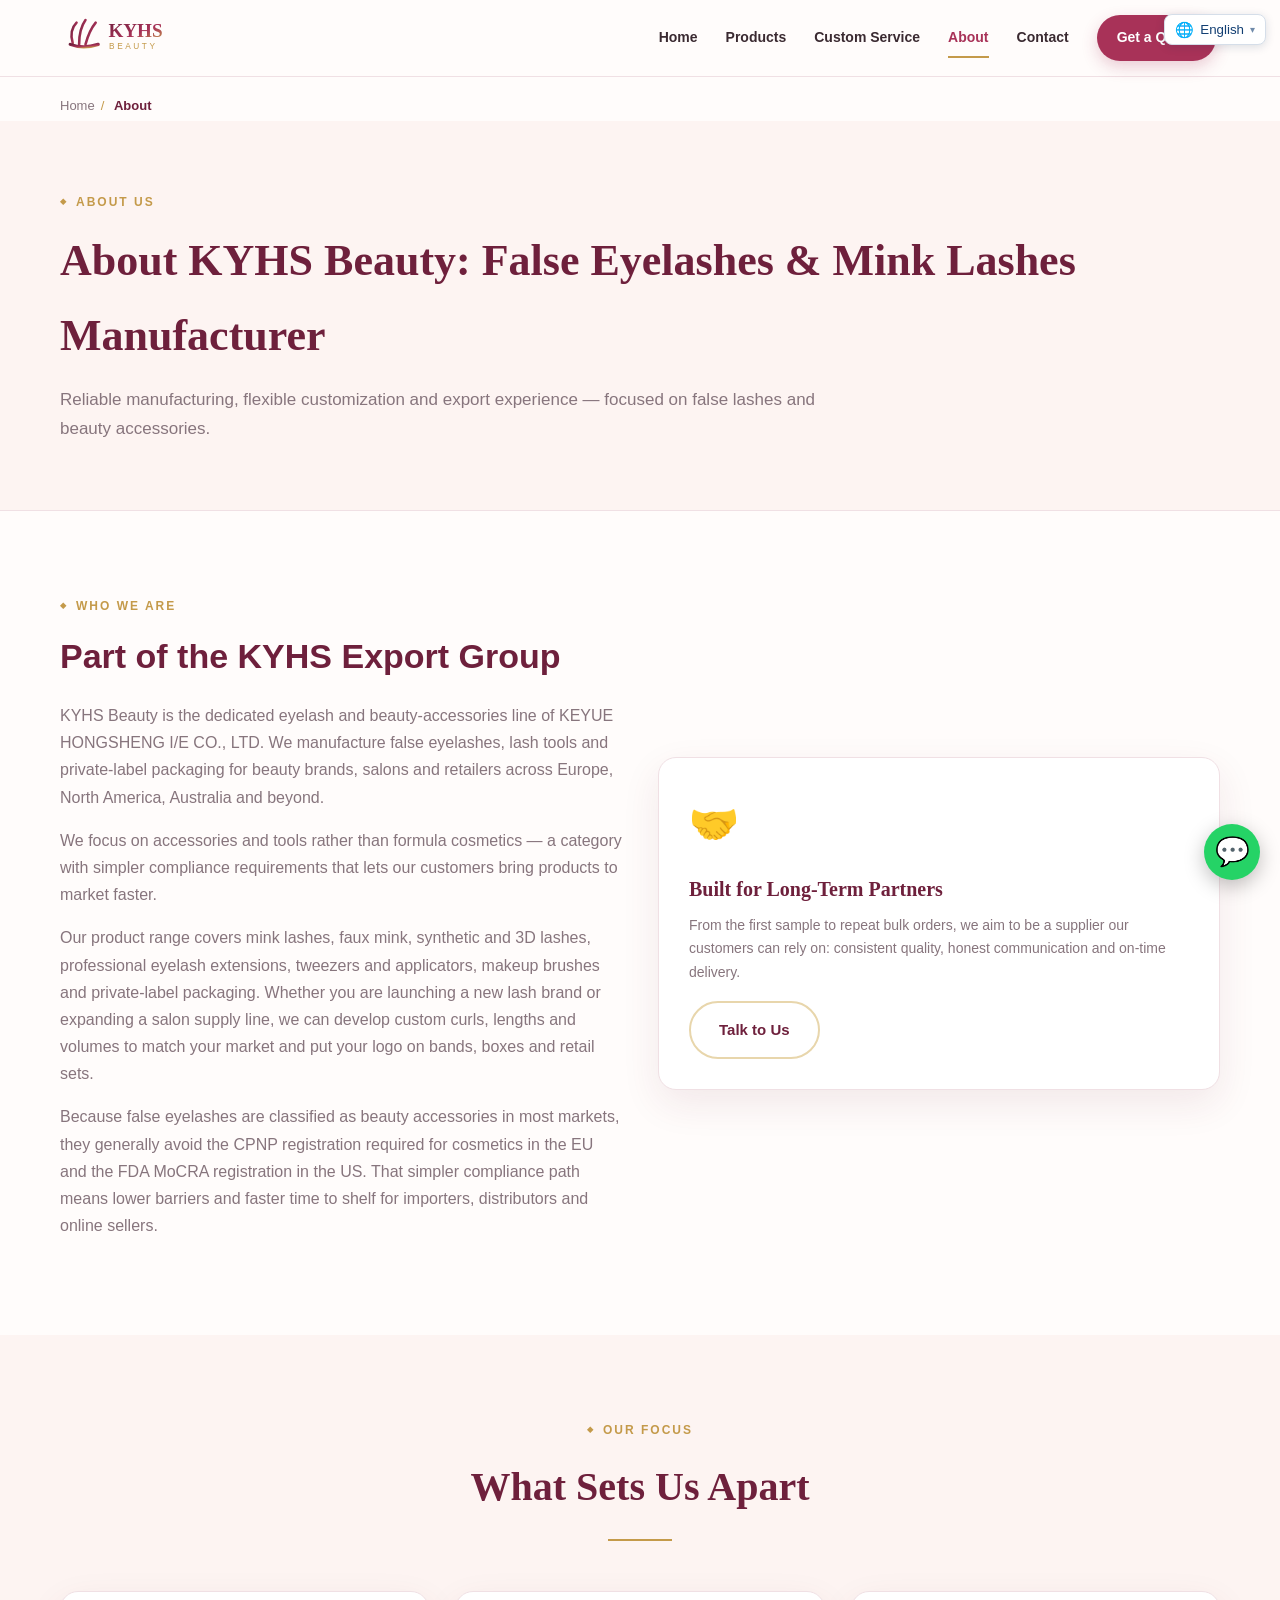
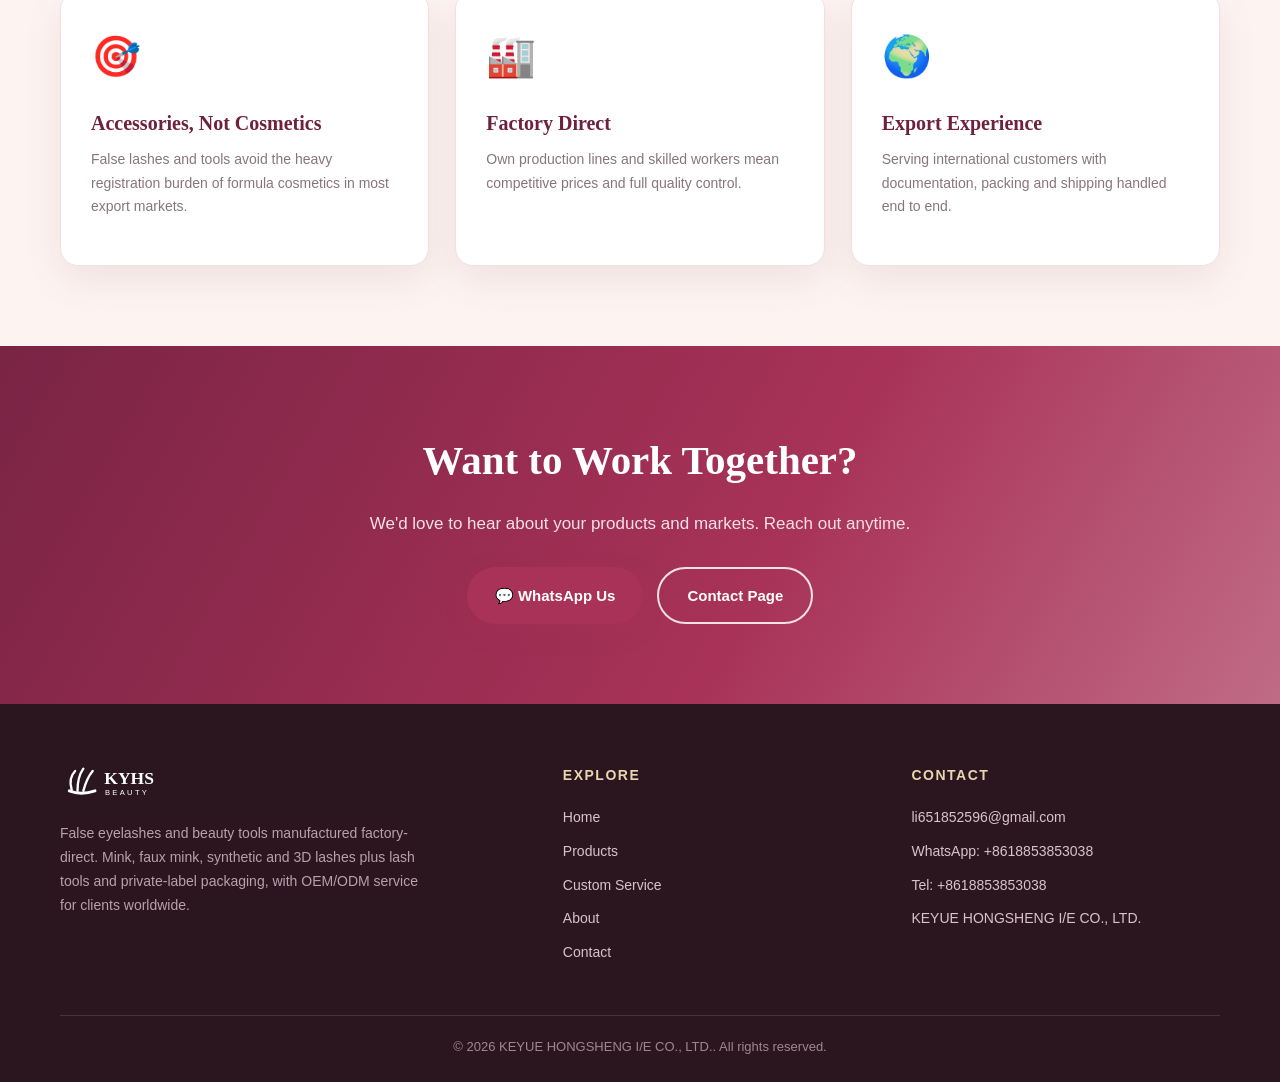
==== commit 073b8eb5: "SEO: focus keywords, H1/TDK optimization, content depth" ====
--- a/about/index.html
+++ b/about/index.html
@@ -1,4 +1,4 @@
-<!DOCTYPE html><html lang="en"> <head><meta charset="UTF-8"><meta name="viewport" content="width=device-width, initial-scale=1"><title>About KYHS Beauty | False Eyelash &amp; Beauty Tool Manufacturer</title><meta name="description" content="Learn about KYHS Beauty — a factory-direct manufacturer of false eyelashes, lash tools and private-label beauty accessories, serving brands and salons worldwide."><meta name="keywords" content="false eyelashes, faux lashes, mink lashes, 3D lashes, eyelash extensions, lash tools, beauty tools, lash tweezers, OEM ODM lashes, private label eyelashes, eyelash manufacturer China, KYHS"><meta name="robots" content="index, follow, max-image-preview:large, max-snippet:-1"><link rel="canonical" href="https://beauty.kyhsexport.com/about/"><link rel="icon" type="image/svg+xml" href="/favicon.svg"><meta property="og:type" content="website"><meta property="og:title" content="About KYHS Beauty | False Eyelash &#38; Beauty Tool Manufacturer"><meta property="og:description" content="Learn about KYHS Beauty — a factory-direct manufacturer of false eyelashes, lash tools and private-label beauty accessories, serving brands and salons worldwide."><meta property="og:url" content="https://beauty.kyhsexport.com/about/"><meta property="og:image" content="https://beauty.kyhsexport.com/og-image.svg"><meta property="og:image:width" content="1200"><meta property="og:image:height" content="630"><meta property="og:image:alt" content="About KYHS Beauty | False Eyelash &#38; Beauty Tool Manufacturer"><meta property="og:site_name" content="KYHS Beauty"><meta property="og:locale" content="en_US"><meta name="twitter:card" content="summary_large_image"><meta name="twitter:title" content="About KYHS Beauty | False Eyelash &#38; Beauty Tool Manufacturer"><meta name="twitter:description" content="Learn about KYHS Beauty — a factory-direct manufacturer of false eyelashes, lash tools and private-label beauty accessories, serving brands and salons worldwide."><meta name="twitter:image" content="https://beauty.kyhsexport.com/og-image.svg"><script type="application/ld+json">{"@context":"https://schema.org","@graph":[{"@type":"Organization","@id":"https://beauty.kyhsexport.com/#organization","name":"KEYUE HONGSHENG I/E CO., LTD.","alternateName":"KYHS Beauty","url":"https://beauty.kyhsexport.com","logo":{"@type":"ImageObject","@id":"https://beauty.kyhsexport.com/#logo","url":"https://beauty.kyhsexport.com/logo.svg"},"email":"li651852596@gmail.com","telephone":"+8618853853038","address":{"@type":"PostalAddress","addressCountry":"CN"}},{"@type":"WebSite","@id":"https://beauty.kyhsexport.com/#website","name":"KYHS Beauty","url":"https://beauty.kyhsexport.com","description":"KYHS manufactures false eyelashes, lash tools and beauty accessories: mink, faux mink, synthetic and 3D lashes, plus tweezers, brushes and packaging. Factory-direct OEM/ODM from China, low MOQ, worldwide shipping.","inLanguage":"en","publisher":{"@id":"https://beauty.kyhsexport.com/#organization"}},{"@type":"WebPage","@id":"https://beauty.kyhsexport.com/about/#webpage","url":"https://beauty.kyhsexport.com/about/","name":"About KYHS Beauty | False Eyelash & Beauty Tool Manufacturer","description":"Learn about KYHS Beauty — a factory-direct manufacturer of false eyelashes, lash tools and private-label beauty accessories, serving brands and salons worldwide.","inLanguage":"en","isPartOf":{"@id":"https://beauty.kyhsexport.com/#website"},"about":{"@id":"https://beauty.kyhsexport.com/#organization"},"primaryImageOfPage":{"@type":"ImageObject","url":"https://beauty.kyhsexport.com/og-image.svg"}},{"@type":"BreadcrumbList","@id":"https://beauty.kyhsexport.com/#breadcrumb","itemListElement":[{"@type":"ListItem","position":1,"name":"About","item":"https://beauty.kyhsexport.com/about/"}]}]}</script><link rel="stylesheet" href="/_astro/about.VslFpB-2.css"></head> <body> <header class="site-header"> <div class="container nav-inner"> <a href="/" class="logo" aria-label="KYHS Beauty home"> <img src="/logo.svg" alt="KYHS Beauty" width="240" height="72"> </a> <nav class="nav-links" id="navLinks"> <a href="/" class>Home</a><a href="/products/" class>Products</a><a href="/custom/" class>Custom Service</a><a href="/about/" class="active">About</a><a href="/contact/" class>Contact</a> <a href="https://wa.me/18853853038" class="nav-cta" target="_blank" rel="noopener">Get a Quote</a> </nav> <button class="menu-toggle" id="menuToggle" aria-label="Menu">☰</button> </div> </header> <nav class="container breadcrumbs" aria-label="Breadcrumb"> <a href="/">Home</a> <span> <span class="crumb-sep" aria-hidden="true">/</span> <span aria-current="page">About</span> </span> </nav> <main>  <section class="page-hero"> <div class="container"> <span class="eyebrow">About Us</span> <h1>KYHS Beauty</h1> <p>Reliable manufacturing, flexible customization and export experience — focused on false lashes and beauty accessories.</p> </div> </section> <section> <div class="container grid-2"> <div> <span class="eyebrow">Who We Are</span> <h2 style="color:var(--rose-deep);font-size:clamp(24px,3vw,34px);margin:0 0 16px">Part of the KYHS Export Group</h2> <p style="color:var(--muted)">KYHS Beauty is the dedicated eyelash and beauty-accessories line of KEYUE HONGSHENG I/E CO., LTD. We manufacture false eyelashes, lash tools and private-label packaging for beauty brands, salons and retailers across Europe, North America, Australia and beyond.</p> <p style="color:var(--muted)">We focus on accessories and tools rather than formula cosmetics — a category with simpler compliance requirements that lets our customers bring products to market faster.</p> </div> <div class="card"> <div class="icon">🤝</div> <h3>Built for Long-Term Partners</h3> <p>From the first sample to repeat bulk orders, we aim to be a supplier our customers can rely on: consistent quality, honest communication and on-time delivery.</p> <a href="https://wa.me/18853853038" class="btn btn-outline" target="_blank" rel="noopener">Talk to Us</a> </div> </div> </section> <section class="section-soft"> <div class="container"> <div class="section-head"> <span class="eyebrow">Our Focus</span> <h2>What Sets Us Apart</h2> </div> <div class="grid-3"> <div class="card"><div class="icon">🎯</div><h3>Accessories, Not Cosmetics</h3><p>False lashes and tools avoid the heavy registration burden of formula cosmetics in most export markets.</p></div> <div class="card"><div class="icon">🏭</div><h3>Factory Direct</h3><p>Own production lines and skilled workers mean competitive prices and full quality control.</p></div> <div class="card"><div class="icon">🌍</div><h3>Export Experience</h3><p>Serving international customers with documentation, packing and shipping handled end to end.</p></div> </div> </div> </section> <section class="cta"> <div class="container"> <h2>Want to Work Together?</h2> <p>We'd love to hear about your products and markets. Reach out anytime.</p> <div class="cta-actions"> <a href="https://wa.me/18853853038" class="btn btn-primary" target="_blank" rel="noopener">💬 WhatsApp Us</a> <a href="/contact/" class="btn btn-ghost">Contact Page</a> </div> </div> </section>  </main> <a href="https://wa.me/18853853038" class="float-wa" target="_blank" rel="noopener" aria-label="Chat on WhatsApp">💬</a> <footer class="site-footer"> <div class="container"> <div class="footer-grid"> <div class="footer-brand"> <div class="logo"><img src="/logo.svg" alt="KYHS Beauty" width="240" height="72"></div> <p>False eyelashes and beauty tools manufactured factory-direct. Mink, faux mink, synthetic and 3D lashes plus lash tools and private-label packaging, with OEM/ODM service for clients worldwide.</p> </div> <div class="footer-col"> <h4>Explore</h4> <a href="/">Home</a><a href="/products/">Products</a><a href="/custom/">Custom Service</a><a href="/about/">About</a><a href="/contact/">Contact</a> </div> <div class="footer-col"> <h4>Contact</h4> <a href="mailto:li651852596@gmail.com">li651852596@gmail.com</a> <a href="https://wa.me/18853853038" target="_blank" rel="noopener">WhatsApp: +8618853853038</a> <span>Tel: +8618853853038</span> <span>KEYUE HONGSHENG I/E CO., LTD.</span> </div> </div> <div class="footer-bottom">
+<!DOCTYPE html><html lang="en"> <head><meta charset="UTF-8"><meta name="viewport" content="width=device-width, initial-scale=1"><title>About KYHS Beauty | False Eyelashes Manufacturer</title><meta name="description" content="Meet KYHS Beauty, a factory-direct false eyelashes and mink lashes manufacturer with lash tools and private-label packaging for brands and salons worldwide."><meta name="keywords" content="false eyelashes, mink lashes, 3D lashes, faux lashes, eyelash extensions, KYHS"><meta name="robots" content="index, follow, max-image-preview:large, max-snippet:-1"><link rel="canonical" href="https://beauty.kyhsexport.com/about/"><link rel="icon" type="image/svg+xml" href="/favicon.svg"><meta property="og:type" content="website"><meta property="og:title" content="About KYHS Beauty | False Eyelashes Manufacturer"><meta property="og:description" content="Meet KYHS Beauty, a factory-direct false eyelashes and mink lashes manufacturer with lash tools and private-label packaging for brands and salons worldwide."><meta property="og:url" content="https://beauty.kyhsexport.com/about/"><meta property="og:image" content="https://beauty.kyhsexport.com/og-image.svg"><meta property="og:image:width" content="1200"><meta property="og:image:height" content="630"><meta property="og:image:alt" content="About KYHS Beauty | False Eyelashes Manufacturer"><meta property="og:site_name" content="KYHS Beauty"><meta property="og:locale" content="en_US"><meta name="twitter:card" content="summary_large_image"><meta name="twitter:title" content="About KYHS Beauty | False Eyelashes Manufacturer"><meta name="twitter:description" content="Meet KYHS Beauty, a factory-direct false eyelashes and mink lashes manufacturer with lash tools and private-label packaging for brands and salons worldwide."><meta name="twitter:image" content="https://beauty.kyhsexport.com/og-image.svg"><script type="application/ld+json">{"@context":"https://schema.org","@graph":[{"@type":"Organization","@id":"https://beauty.kyhsexport.com/#organization","name":"KEYUE HONGSHENG I/E CO., LTD.","alternateName":"KYHS Beauty","url":"https://beauty.kyhsexport.com","logo":{"@type":"ImageObject","@id":"https://beauty.kyhsexport.com/#logo","url":"https://beauty.kyhsexport.com/logo.svg"},"email":"li651852596@gmail.com","telephone":"+8618853853038","address":{"@type":"PostalAddress","addressCountry":"CN"}},{"@type":"WebSite","@id":"https://beauty.kyhsexport.com/#website","name":"KYHS Beauty","url":"https://beauty.kyhsexport.com","description":"KYHS manufactures false eyelashes, mink lashes, 3D lashes and lash tools. Factory-direct OEM/ODM from China, low MOQ, worldwide shipping for beauty brands and salons.","inLanguage":"en","publisher":{"@id":"https://beauty.kyhsexport.com/#organization"}},{"@type":"WebPage","@id":"https://beauty.kyhsexport.com/about/#webpage","url":"https://beauty.kyhsexport.com/about/","name":"About KYHS Beauty | False Eyelashes Manufacturer","description":"Meet KYHS Beauty, a factory-direct false eyelashes and mink lashes manufacturer with lash tools and private-label packaging for brands and salons worldwide.","inLanguage":"en","isPartOf":{"@id":"https://beauty.kyhsexport.com/#website"},"about":{"@id":"https://beauty.kyhsexport.com/#organization"},"primaryImageOfPage":{"@type":"ImageObject","url":"https://beauty.kyhsexport.com/og-image.svg"}},{"@type":"BreadcrumbList","@id":"https://beauty.kyhsexport.com/#breadcrumb","itemListElement":[{"@type":"ListItem","position":1,"name":"About","item":"https://beauty.kyhsexport.com/about/"}]}]}</script><link rel="stylesheet" href="/_astro/about.Curln-Om.css"></head> <body> <header class="site-header"> <div class="container nav-inner"> <a href="/" class="logo" aria-label="KYHS Beauty home"> <img src="/logo.svg" alt="KYHS Beauty" width="240" height="72"> </a> <nav class="nav-links" id="navLinks"> <a href="/" class>Home</a><a href="/products/" class>Products</a><a href="/custom/" class>Custom Service</a><a href="/about/" class="active">About</a><a href="/contact/" class>Contact</a> <a href="https://wa.me/18853853038" class="nav-cta" target="_blank" rel="noopener">Get a Quote</a> </nav> <button class="menu-toggle" id="menuToggle" aria-label="Menu">☰</button> </div> </header> <nav class="container breadcrumbs" aria-label="Breadcrumb"> <a href="/">Home</a> <span> <span class="crumb-sep" aria-hidden="true">/</span> <span aria-current="page">About</span> </span> </nav> <main>  <section class="page-hero"> <div class="container"> <span class="eyebrow">About Us</span> <h1>About KYHS Beauty: False Eyelashes &amp; Mink Lashes Manufacturer</h1> <p>Reliable manufacturing, flexible customization and export experience — focused on false lashes and beauty accessories.</p> </div> </section> <section> <div class="container grid-2"> <div> <span class="eyebrow">Who We Are</span> <h2 style="color:var(--rose-deep);font-size:clamp(24px,3vw,34px);margin:0 0 16px">Part of the KYHS Export Group</h2> <p style="color:var(--muted)">KYHS Beauty is the dedicated eyelash and beauty-accessories line of KEYUE HONGSHENG I/E CO., LTD. We manufacture false eyelashes, lash tools and private-label packaging for beauty brands, salons and retailers across Europe, North America, Australia and beyond.</p> <p style="color:var(--muted)">We focus on accessories and tools rather than formula cosmetics — a category with simpler compliance requirements that lets our customers bring products to market faster.</p> <p style="color:var(--muted)">Our product range covers mink lashes, faux mink, synthetic and 3D lashes, professional eyelash extensions, tweezers and applicators, makeup brushes and private-label packaging. Whether you are launching a new lash brand or expanding a salon supply line, we can develop custom curls, lengths and volumes to match your market and put your logo on bands, boxes and retail sets.</p> <p style="color:var(--muted)">Because false eyelashes are classified as beauty accessories in most markets, they generally avoid the CPNP registration required for cosmetics in the EU and the FDA MoCRA registration in the US. That simpler compliance path means lower barriers and faster time to shelf for importers, distributors and online sellers.</p> </div> <div class="card"> <div class="icon">🤝</div> <h3>Built for Long-Term Partners</h3> <p>From the first sample to repeat bulk orders, we aim to be a supplier our customers can rely on: consistent quality, honest communication and on-time delivery.</p> <a href="https://wa.me/18853853038" class="btn btn-outline" target="_blank" rel="noopener">Talk to Us</a> </div> </div> </section> <section class="section-soft"> <div class="container"> <div class="section-head"> <span class="eyebrow">Our Focus</span> <h2>What Sets Us Apart</h2> </div> <div class="grid-3"> <div class="card"><div class="icon">🎯</div><h3>Accessories, Not Cosmetics</h3><p>False lashes and tools avoid the heavy registration burden of formula cosmetics in most export markets.</p></div> <div class="card"><div class="icon">🏭</div><h3>Factory Direct</h3><p>Own production lines and skilled workers mean competitive prices and full quality control.</p></div> <div class="card"><div class="icon">🌍</div><h3>Export Experience</h3><p>Serving international customers with documentation, packing and shipping handled end to end.</p></div> </div> </div> </section> <section class="cta"> <div class="container"> <h2>Want to Work Together?</h2> <p>We'd love to hear about your products and markets. Reach out anytime.</p> <div class="cta-actions"> <a href="https://wa.me/18853853038" class="btn btn-primary" target="_blank" rel="noopener">💬 WhatsApp Us</a> <a href="/contact/" class="btn btn-ghost">Contact Page</a> </div> </div> </section>  </main> <a href="https://wa.me/18853853038" class="float-wa" target="_blank" rel="noopener" aria-label="Chat on WhatsApp">💬</a> <footer class="site-footer"> <div class="container"> <div class="footer-grid"> <div class="footer-brand"> <div class="logo"><img src="/logo.svg" alt="KYHS Beauty" width="240" height="72"></div> <p>False eyelashes and beauty tools manufactured factory-direct. Mink, faux mink, synthetic and 3D lashes plus lash tools and private-label packaging, with OEM/ODM service for clients worldwide.</p> </div> <div class="footer-col"> <h4>Explore</h4> <a href="/">Home</a><a href="/products/">Products</a><a href="/custom/">Custom Service</a><a href="/about/">About</a><a href="/contact/">Contact</a> </div> <div class="footer-col"> <h4>Contact</h4> <a href="mailto:li651852596@gmail.com">li651852596@gmail.com</a> <a href="https://wa.me/18853853038" target="_blank" rel="noopener">WhatsApp: +8618853853038</a> <span>Tel: +8618853853038</span> <span>KEYUE HONGSHENG I/E CO., LTD.</span> </div> </div> <div class="footer-bottom">
 © 2026 KEYUE HONGSHENG I/E CO., LTD.. All rights reserved.
 </div> </div> </footer> <script>
       const toggle = document.getElementById('menuToggle');
--- a/_astro/about.Curln-Om.css
+++ b/_astro/about.Curln-Om.css
@@ -0,0 +1 @@
+:root{--rose-deep: #6e203c;--rose: #a83258;--rose-soft: #f7e6eb;--gold: #c49a4a;--gold-light: #e8d6ac;--cream: #fffcfb;--blush: #fdf4f2;--ink: #3a2a31;--muted: #87757d;--line: #f0e0e4;--radius: 18px;--shadow: 0 14px 38px rgba(110, 32, 60, .09);--font-display: Georgia, "Times New Roman", "Songti SC", "STSong", serif}*{box-sizing:border-box}html{scroll-behavior:smooth}body{margin:0;font-family:-apple-system,BlinkMacSystemFont,Segoe UI,Roboto,Helvetica,Arial,sans-serif;color:var(--ink);background:var(--cream);line-height:1.7;-webkit-font-smoothing:antialiased}a{color:inherit;text-decoration:none}img{max-width:100%;display:block}.container{width:min(1160px,92%);margin-inline:auto}.site-header{position:sticky;top:0;z-index:1000;background:#fffcfbf2;border-bottom:1px solid var(--line);backdrop-filter:blur(10px)}.nav-inner{display:flex;align-items:center;justify-content:space-between;gap:18px;min-height:76px}.logo{display:flex;align-items:center;gap:10px}.logo img{height:46px;width:auto}.nav-links{display:flex;align-items:center;gap:28px}.nav-links a{font-size:14px;font-weight:600;color:var(--ink);position:relative}.nav-links a:hover,.nav-links a.active{color:var(--rose)}.nav-links a.active:after{content:"";position:absolute;left:0;right:0;bottom:-8px;height:2px;background:var(--gold)}.nav-cta,.btn-whatsapp{background:var(--rose);color:#fff!important;padding:11px 20px;border-radius:999px;font-weight:600;display:inline-flex;align-items:center;gap:8px;box-shadow:0 6px 16px #a832583d}.nav-cta:hover,.btn-whatsapp:hover{background:var(--rose-deep)}.menu-toggle{display:none;background:none;border:0;font-size:26px;cursor:pointer;color:var(--rose-deep)}.btn{display:inline-flex;align-items:center;justify-content:center;gap:8px;padding:14px 28px;border-radius:999px;font-weight:700;font-size:15px;transition:transform .18s ease,background .18s ease,box-shadow .18s ease}.btn:hover{transform:translateY(-2px)}.btn-primary{background:var(--rose);color:#fff;box-shadow:0 8px 22px #a8325847}.btn-primary:hover{background:var(--rose-deep)}.btn-ghost{background:transparent;color:#fff;border:2px solid rgba(255,255,255,.85)}.btn-ghost:hover{background:#ffffff24}.btn-outline{background:#fff;color:var(--rose-deep);border:2px solid var(--gold-light)}.btn-outline:hover{background:var(--blush);border-color:var(--gold)}.hero{color:#fff;background:radial-gradient(900px 460px at 88% -8%,rgba(232,214,172,.22),transparent 62%),linear-gradient(118deg,#5e1834,#8c2a4e 52%,#b25678);padding:92px 0 100px;position:relative;overflow:hidden}.hero:before{content:"";position:absolute;left:-140px;bottom:-190px;width:480px;height:480px;border-radius:50%;border:1px solid rgba(255,255,255,.12);box-shadow:0 0 0 60px #ffffff09,0 0 0 120px #ffffff06}.hero:after{content:"";position:absolute;right:8%;top:40px;width:190px;height:190px;border-radius:50%;background:radial-gradient(circle at 35% 35%,rgba(255,240,224,.3),transparent 68%)}.hero-grid{display:grid;grid-template-columns:1.1fr .9fr;gap:60px;align-items:center;position:relative;z-index:1}.hero h1{font-family:var(--font-display);font-size:clamp(34px,4.4vw,56px);line-height:1.14;margin:0 0 22px;font-weight:700;letter-spacing:-.4px}.hero h1 .hl{color:var(--gold-light);font-style:italic}.hero p.lead{font-size:18px;color:#f6e3ea;max-width:620px;margin:0 0 32px}.hero-actions{display:flex;flex-wrap:wrap;gap:14px}.hero-badges{display:flex;flex-wrap:wrap;gap:10px 18px;margin-top:36px;font-size:13px;color:#f0cfd9}.hero-badges span{display:inline-flex;align-items:center;gap:6px}.hero-art{background:#ffffff1a;border:1px solid rgba(255,255,255,.24);border-radius:26px;padding:30px;display:grid;grid-template-columns:repeat(2,1fr);gap:18px;backdrop-filter:blur(6px)}.lash-tile{background:#fff;border-radius:16px;padding:18px 14px;text-align:center;box-shadow:0 12px 24px #3c0c1e38;transform:rotate(-3deg);border:1px solid var(--gold-light)}.lash-tile:nth-child(2n){transform:rotate(3deg)}.lash-tile .face{height:100px;border-radius:12px;display:flex;align-items:center;justify-content:center;font-size:46px;margin-bottom:10px;background:linear-gradient(135deg,#fdeef2,#f4d9e1 60%,#efe0c4)}.lash-tile small{color:var(--rose-deep);font-size:12px;font-weight:700;letter-spacing:.3px}.signature-bar{background:var(--cream);border-bottom:1px solid var(--line);padding:22px 0;text-align:center}.signature-bar .sig-inner{display:flex;align-items:center;justify-content:center;flex-wrap:wrap;gap:18px 26px;font-family:var(--font-display);font-size:15px;font-style:italic;letter-spacing:2.5px;color:var(--rose-deep)}.signature-bar .sig-dot{width:5px;height:5px;transform:rotate(45deg);background:var(--gold)}section{padding:80px 0}.section-soft{background:var(--blush)}.section-head{text-align:center;max-width:720px;margin:0 auto 50px}.section-head h2{font-family:var(--font-display);font-size:clamp(28px,3.2vw,40px);margin:0 0 16px;color:var(--rose-deep);font-weight:700}.section-head h2:after{content:"";display:block;width:64px;height:2px;background:var(--gold);margin:18px auto 0}.section-head p{color:var(--muted);font-size:17px;margin:0}.eyebrow{display:inline-block;font-size:12px;font-weight:700;letter-spacing:2px;color:var(--gold);text-transform:uppercase;margin-bottom:12px}.eyebrow:before{content:"◆";font-size:8px;margin-right:8px;vertical-align:2px}.grid-3{display:grid;grid-template-columns:repeat(3,1fr);gap:26px}.grid-2{display:grid;grid-template-columns:repeat(2,1fr);gap:36px;align-items:center}.card{background:#fff;border:1px solid var(--line);border-radius:var(--radius);padding:30px;box-shadow:var(--shadow);transition:transform .22s ease,box-shadow .22s ease,border-color .22s ease;position:relative;overflow:hidden}.card:before{content:"";position:absolute;left:0;top:0;right:0;height:3px;background:linear-gradient(90deg,var(--gold),var(--rose),var(--gold-light));opacity:0;transition:opacity .22s ease}.card:hover{transform:translateY(-5px);box-shadow:0 22px 48px #6e203c24;border-color:var(--gold-light)}.card:hover:before{opacity:1}.card .icon{font-size:40px;margin-bottom:16px}.card h3{margin:0 0 8px;font-size:20px;color:var(--rose-deep);font-family:var(--font-display)}.card .tagline{color:var(--rose);font-weight:700;font-size:14px;margin:0 0 12px}.card p{color:var(--muted);font-size:14px;margin:0 0 16px}.card ul{margin:0 0 18px;padding-left:18px;color:var(--muted);font-size:14px}.card li{margin-bottom:6px}.product-card{overflow:hidden;padding:0;display:flex;flex-direction:column}.product-art{height:180px;display:flex;align-items:center;justify-content:center;font-size:80px;color:#fff}.product-body{padding:26px;flex:1;display:flex;flex-direction:column}.product-body .btn{margin-top:auto;align-self:flex-start}.steps{counter-reset:step;display:grid;grid-template-columns:repeat(4,1fr);gap:20px}.step{text-align:center;padding:30px 18px;border-radius:var(--radius);background:#fff;border:1px solid var(--line)}.step .num{width:54px;height:54px;margin:0 auto 18px;border-radius:50%;background:var(--rose-soft);color:var(--rose-deep);display:flex;align-items:center;justify-content:center;font-family:var(--font-display);font-weight:700;font-size:18px;border:1px solid var(--gold-light)}.step h3{margin:0 0 8px;font-size:17px;color:var(--rose-deep);font-family:var(--font-display)}.step p{margin:0;color:var(--muted);font-size:14px}.strip{background:radial-gradient(600px 240px at 15% 0%,rgba(196,154,74,.16),transparent 70%),var(--rose-deep);color:#fff}.strip-grid{display:grid;grid-template-columns:repeat(4,1fr);gap:24px;text-align:center}.strip .num{font-family:var(--font-display);font-size:38px;font-weight:700;color:var(--gold-light)}.strip .label{font-size:14px;color:#f2d8e0}.cta{background:linear-gradient(120deg,#7a2444,#a83258 60%,#c06b86);color:#fff;text-align:center}.cta h2{font-family:var(--font-display);font-size:clamp(28px,3.2vw,42px);margin:0 0 14px}.cta p{font-size:17px;color:#f6dfe7;margin:0 0 28px}.cta-actions{display:flex;flex-wrap:wrap;gap:14px;justify-content:center}.page-hero{background:var(--blush);padding:66px 0;border-bottom:1px solid var(--line)}.page-hero h1{font-family:var(--font-display);font-size:clamp(30px,3.6vw,44px);color:var(--rose-deep);margin:0 0 12px}.page-hero p{color:var(--muted);font-size:17px;margin:0;max-width:760px}.contact-grid{display:grid;grid-template-columns:1fr 1fr;gap:44px}.contact-list{list-style:none;padding:0;margin:0}.contact-list li{padding:14px 0;border-bottom:1px solid var(--line);display:flex;gap:12px;align-items:center}.contact-list .k{color:var(--muted);min-width:92px;font-size:14px}.form-row{display:grid;grid-template-columns:1fr 1fr;gap:14px}label{display:block;font-size:13px;font-weight:600;color:var(--ink);margin-bottom:6px}input,textarea,select{width:100%;padding:12px 14px;border:1px solid var(--line);border-radius:10px;font-size:15px;font-family:inherit;background:#fff;color:var(--ink)}input:focus,textarea:focus,select:focus{outline:none;border-color:var(--gold);box-shadow:0 0 0 3px #c49a4a24}textarea{min-height:130px;resize:vertical}.field{margin-bottom:16px}.site-footer{background:#2b1620;color:#d9c3cb;padding:60px 0 24px}.footer-grid{display:grid;grid-template-columns:1.5fr 1fr 1fr;gap:40px}.footer-brand .logo img{filter:brightness(0) invert(1);height:42px}.footer-brand p{font-size:14px;margin:16px 0 0;color:#b9a0ab;max-width:360px}.footer-col h4{color:var(--gold-light);font-size:14px;letter-spacing:1.5px;text-transform:uppercase;margin:0 0 18px}.footer-col a,.footer-col span{display:block;font-size:14px;margin-bottom:10px}.footer-col a:hover{color:#fff}.footer-bottom{border-top:1px solid rgba(255,255,255,.12);margin-top:40px;padding-top:20px;text-align:center;font-size:13px;color:#9f8792}.float-wa{position:fixed;right:20px;bottom:20px;z-index:900;background:#25d366;color:#fff;border-radius:50%;width:56px;height:56px;display:flex;align-items:center;justify-content:center;font-size:28px;box-shadow:0 6px 20px #00000040}.float-wa:hover{background:#1ebe5a}.site-header .nav-inner{padding-right:4px}@media(max-width:900px){.hero-grid,.grid-2,.contact-grid{grid-template-columns:1fr}.grid-3,.steps,.strip-grid{grid-template-columns:repeat(2,1fr)}.footer-grid{grid-template-columns:1fr 1fr}}@media(max-width:640px){.nav-links{display:none;position:absolute;top:76px;left:0;right:0;background:#fffcfb;flex-direction:column;align-items:stretch;gap:0;padding:12px 6%;border-bottom:1px solid var(--line)}.nav-links.open{display:flex}.nav-links a{padding:12px 0;border-bottom:1px solid var(--line)}.nav-cta{margin-top:10px;justify-content:center}.menu-toggle{display:block}.grid-3,.steps,.strip-grid,.footer-grid,.form-row{grid-template-columns:1fr}.hero{padding:62px 0}section{padding:58px 0}}.breadcrumbs{display:flex;flex-wrap:wrap;align-items:center;gap:6px;padding-top:18px;padding-bottom:4px;font-size:13px;color:var(--muted)}.breadcrumbs a:hover{color:var(--rose)}.breadcrumbs .crumb-sep{color:var(--gold);margin-right:6px}.breadcrumbs [aria-current=page]{color:var(--rose-deep);font-weight:600}.faq-list{display:grid;gap:12px}.faq-item{background:#fff;border:1px solid var(--line);border-radius:14px;padding:18px 22px}.faq-item summary{cursor:pointer;font-weight:700;color:var(--rose-deep);font-size:16px;list-style:none}.faq-item summary::-webkit-details-marker{display:none}.faq-item summary:after{content:"+";float:right;color:var(--gold);font-size:20px;line-height:1}.faq-item[open] summary:after{content:"−"}.faq-item p{color:var(--muted);font-size:15px;margin:14px 0 0}.contact-cards{display:grid;grid-template-columns:repeat(2,minmax(0,1fr));gap:26px}.contact-card{background:#fff;border:1px solid var(--line);border-top:3px solid var(--gold);border-radius:var(--radius);padding:28px 26px;box-shadow:var(--shadow)}.contact-card .cc-label{font-family:var(--font-display);font-size:15px;font-weight:700;color:var(--rose-deep);letter-spacing:1px;margin-bottom:16px}.cc-list{list-style:none;padding:0;margin:0}.cc-list li{padding:10px 0;border-bottom:1px solid var(--line);display:flex;flex-direction:column;gap:3px}.cc-list li:last-child{border-bottom:0}.cc-list .cc-k{font-size:12px;color:var(--muted);text-transform:uppercase;letter-spacing:1px}.cc-list a{color:var(--ink);font-weight:600;word-break:break-all}.cc-list a:hover{color:var(--rose)}.cc-actions{display:flex;flex-wrap:wrap;gap:10px;margin-top:22px}.cc-actions .btn{padding:10px 18px;font-size:14px}@media(max-width:900px){.contact-cards{grid-template-columns:1fr}}
